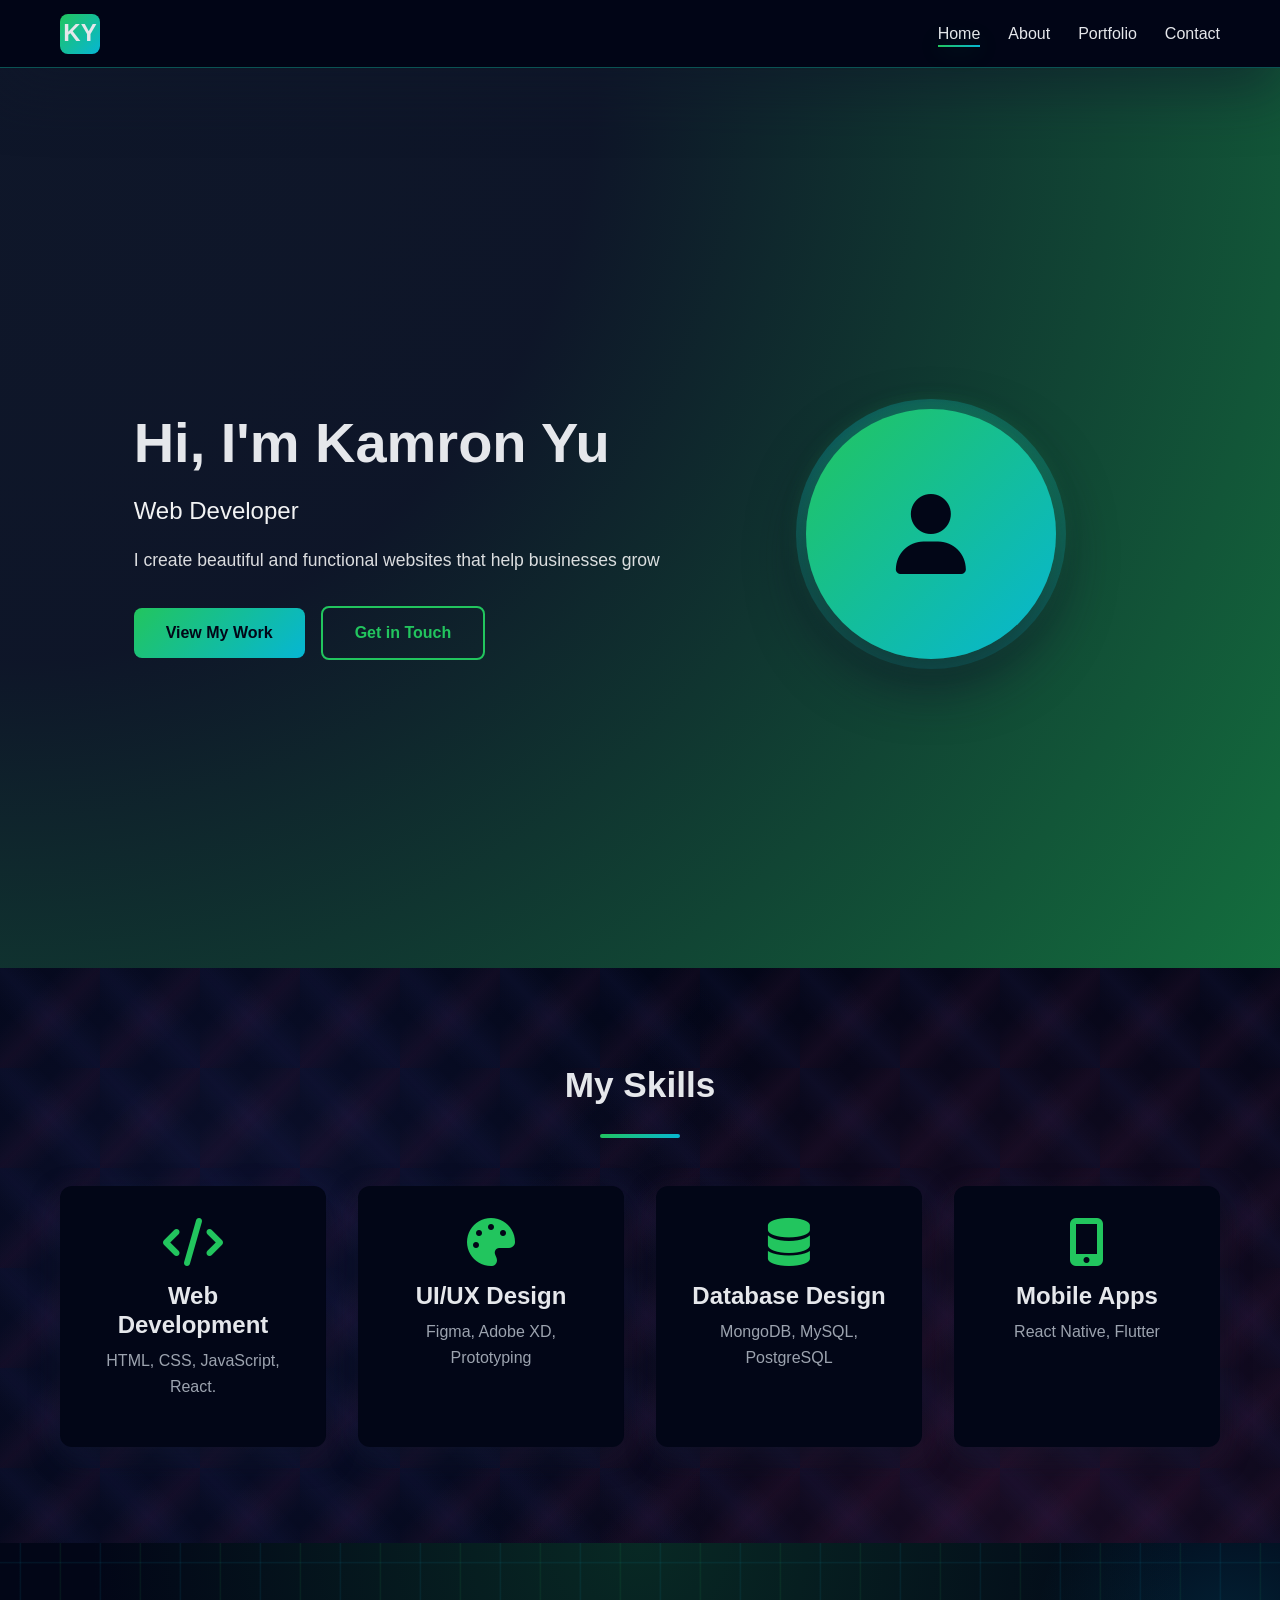
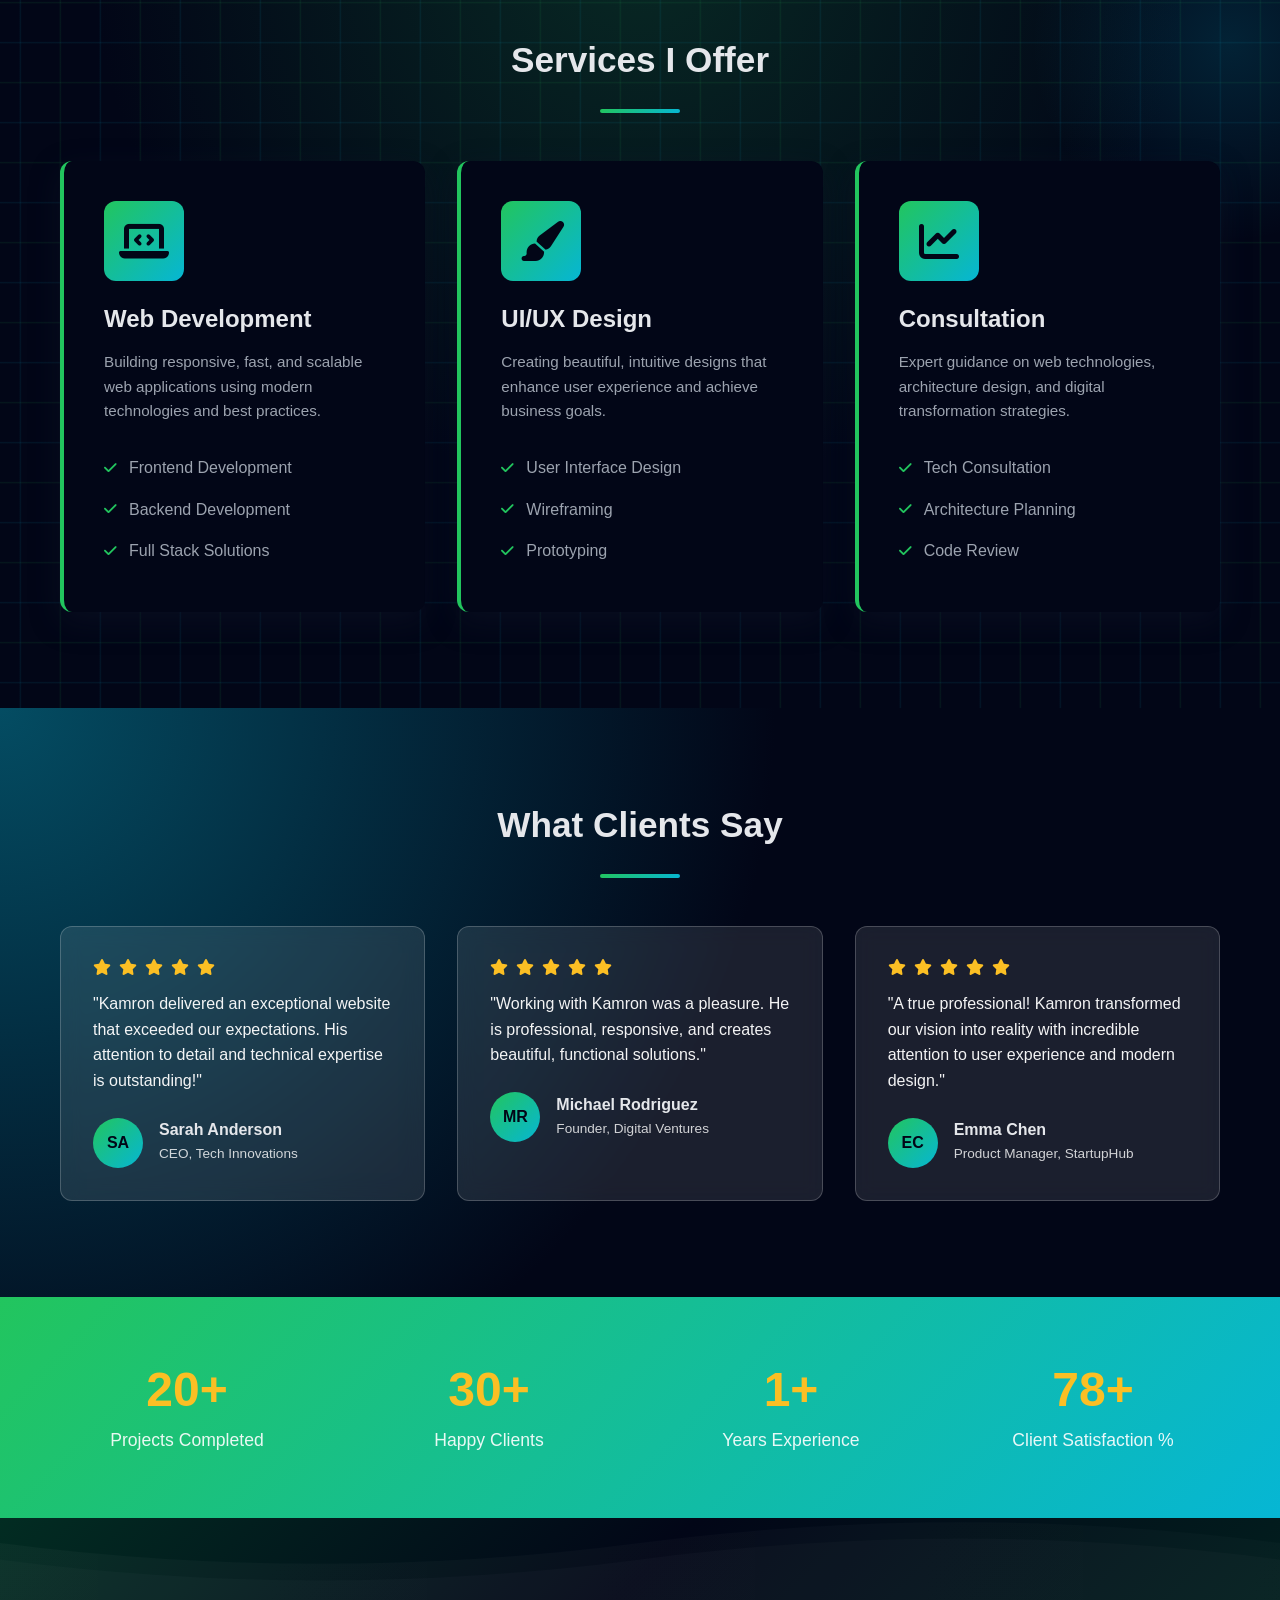
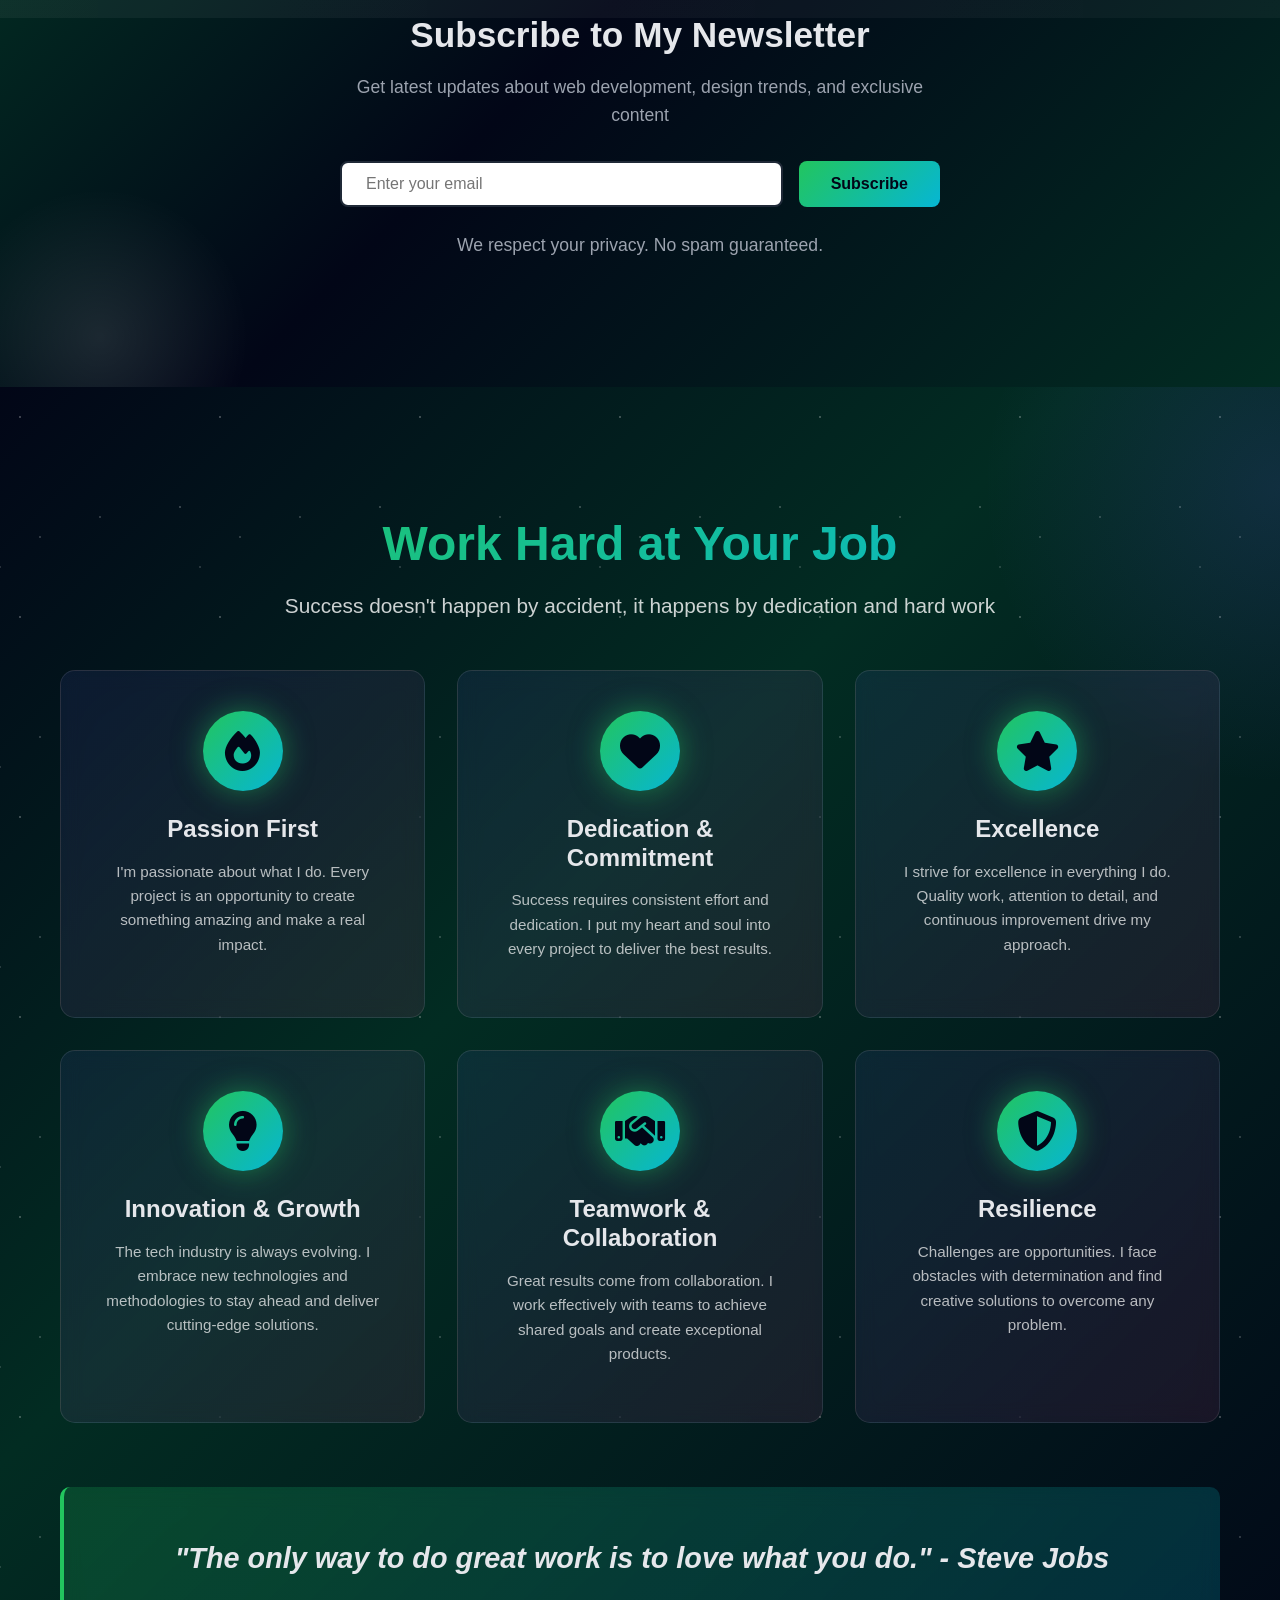
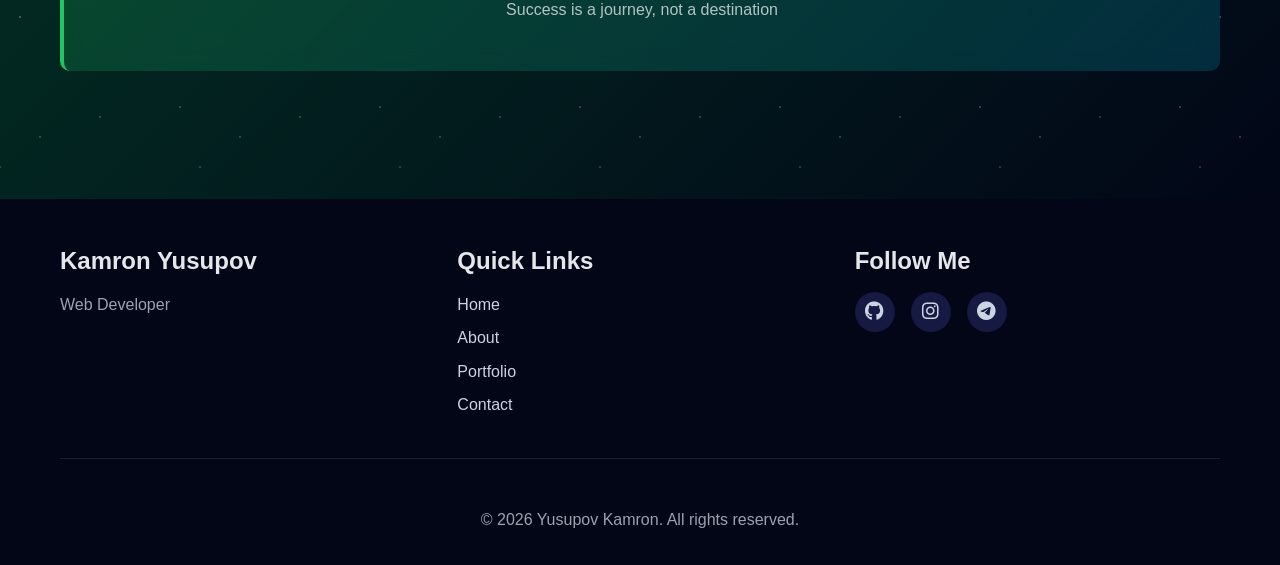
==== index.html @ e044d47e "Add files via upload" ====
<!DOCTYPE html>
<html lang="en">

<head>
    <meta charset="UTF-8">
    <meta name="viewport" content="width=device-width, initial-scale=1.0">
    <title>Kamron Yusupov - Portfolio</title>
    <link rel="stylesheet" href="styles.css">
    <link rel="stylesheet" href="https://cdnjs.cloudflare.com/ajax/libs/font-awesome/6.4.0/css/all.min.css">
</head>

<body>
    <nav class="navbar">
        <div class="container">
            <div class="nav-brand">KY</div>
            <ul class="nav-menu">
                <li><a href="index.html" class="active">Home</a></li>
                <li><a href="about.html">About</a></li>
                <li><a href="portfolio.html">Portfolio</a></li>
                <li><a href="contact.html">Contact</a></li>
            </ul>
            <div class="hamburger">
                <span></span>
                <span></span>
                <span></span>
            </div>
        </div>
    </nav>
    <section class="hero">
        <video autoplay muted loop class="hero-video">
            <source src="https://videos.pexels.com/video-files/3571899/3571899-hd_1920_1080_25fps.mp4" type="video/mp4">
            <source src="https://videos.pexels.com/video-files/3571899/3571899-hd_1280_720_25fps.mp4" type="video/mp4">
        </video>
        <div class="hero-overlay"></div>

        <div class="container">
            <div class="hero-content">
                <h1 class="hero-title">Hi, I'm Kamron Yusupov</h1>
                <p class="hero-subtitle">Web Developer </p>
                <p class="hero-description">
                    I create beautiful and functional websites that help businesses grow
                </p>
                <div class="hero-buttons">
                    <a href="portfolio.html" class="btn btn-primary">View My Work</a>
                    <a href="contact.html" class="btn btn-secondary">Get in Touch</a>
                </div>
            </div>
            <div class="hero-image">
                <div class="avatar">
                    <i class="fas fa-user"></i>
                </div>
            </div>
        </div>
        <a href="#services" class="scroll-indicator" aria-label="Scroll down to services section">
        </a>
    </section>

    <section class="skills">
        <div class="container">
            <h2 class="section-title">My Skills</h2>
            <div class="skills-grid">
                <div class="skill-card">
                    <i class="fas fa-code"></i>
                    <h3>Web Development</h3>
                    <p>HTML, CSS, JavaScript, React.</p>
                </div>
                <div class="skill-card">
                    <i class="fas fa-palette"></i>
                    <h3>UI/UX Design</h3>
                    <p>Figma, Adobe XD, Prototyping</p>
                </div>
                <div class="skill-card">
                    <i class="fas fa-database"></i>
                    <h3>Database Design</h3>
                    <p>MongoDB, MySQL, PostgreSQL</p>
                </div>
                <div class="skill-card">
                    <i class="fas fa-mobile-alt"></i>
                    <h3>Mobile Apps</h3>
                    <p>React Native, Flutter</p>
                </div>
            </div>
        </div>
    </section>

    <section class="services" id="services">
        <div class="container">
            <h2 class="section-title">Services I Offer</h2>
            <div class="services-grid">
                <div class="service-card">
                    <div class="service-icon">
                        <i class="fas fa-laptop-code"></i>
                    </div>
                    <h3>Web Development</h3>
                    <p>Building responsive, fast, and scalable web applications using modern technologies and best
                        practices.</p>
                    <ul class="service-features">
                        <li><i class="fas fa-check"></i> Frontend Development</li>
                        <li><i class="fas fa-check"></i> Backend Development</li>
                        <li><i class="fas fa-check"></i> Full Stack Solutions</li>
                    </ul>
                </div>
                <div class="service-card">
                    <div class="service-icon">
                        <i class="fas fa-paint-brush"></i>
                    </div>
                    <h3>UI/UX Design</h3>
                    <p>Creating beautiful, intuitive designs that enhance user experience and achieve business goals.
                    </p>
                    <ul class="service-features">
                        <li><i class="fas fa-check"></i> User Interface Design</li>
                        <li><i class="fas fa-check"></i> Wireframing</li>
                        <li><i class="fas fa-check"></i> Prototyping</li>
                    </ul>
                </div>
                <div class="service-card">
                    <div class="service-icon">
                        <i class="fas fa-chart-line"></i>
                    </div>
                    <h3>Consultation</h3>
                    <p>Expert guidance on web technologies, architecture design, and digital transformation strategies.
                    </p>
                    <ul class="service-features">
                        <li><i class="fas fa-check"></i> Tech Consultation</li>
                        <li><i class="fas fa-check"></i> Architecture Planning</li>
                        <li><i class="fas fa-check"></i> Code Review</li>
                    </ul>
                </div>
            </div>
        </div>
    </section>
    <section class="testimonials">
        <div class="container">
            <h2 class="section-title">What Clients Say</h2>
            <div class="testimonials-grid">
                <div class="testimonial-card">
                    <div class="stars">
                        <i class="fas fa-star"></i>
                        <i class="fas fa-star"></i>
                        <i class="fas fa-star"></i>
                        <i class="fas fa-star"></i>
                        <i class="fas fa-star"></i>
                    </div>
                    <p class="testimonial-text">"Kamron delivered an exceptional website that exceeded our expectations.
                        His attention to detail and technical expertise is outstanding!"</p>
                    <div class="testimonial-author">
                        <div class="author-avatar">SA</div>
                        <div class="author-info">
                            <h4>Sarah Anderson</h4>
                            <p>CEO, Tech Innovations</p>
                        </div>
                    </div>
                </div>
                <div class="testimonial-card">
                    <div class="stars">
                        <i class="fas fa-star"></i>
                        <i class="fas fa-star"></i>
                        <i class="fas fa-star"></i>
                        <i class="fas fa-star"></i>
                        <i class="fas fa-star"></i>
                    </div>
                    <p class="testimonial-text">"Working with Kamron was a pleasure. He is professional, responsive, and
                        creates beautiful, functional solutions."</p>
                    <div class="testimonial-author">
                        <div class="author-avatar">MR</div>
                        <div class="author-info">
                            <h4>Michael Rodriguez</h4>
                            <p>Founder, Digital Ventures</p>
                        </div>
                    </div>
                </div>
                <div class="testimonial-card">
                    <div class="stars">
                        <i class="fas fa-star"></i>
                        <i class="fas fa-star"></i>
                        <i class="fas fa-star"></i>
                        <i class="fas fa-star"></i>
                        <i class="fas fa-star"></i>
                    </div>
                    <p class="testimonial-text">"A true professional! Kamron transformed our vision into reality with
                        incredible attention to user experience and modern design."</p>
                    <div class="testimonial-author">
                        <div class="author-avatar">EC</div>
                        <div class="author-info">
                            <h4>Emma Chen</h4>
                            <p>Product Manager, StartupHub</p>
                        </div>
                    </div>
                </div>
            </div>
        </div>
    </section>
    <section class="stats-banner">
        <div class="container">
            <div class="stats-grid">
                <div class="stat-item">
                    <h3 class="stat-number" data-target="20">0</h3>
                    <p>Projects Completed</p>
                </div>
                <div class="stat-item">
                    <h3 class="stat-number" data-target="30">0</h3>
                    <p>Happy Clients</p>
                </div>
                <div class="stat-item">
                    <h3 class="stat-number" data-target="1">0</h3>
                    <p>Years Experience</p>
                </div>
                <div class="stat-item">
                    <h3 class="stat-number" data-target="100">0</h3>
                    <p>Client Satisfaction %</p>
                </div>
            </div>
        </div>
    </section>
    <section class="newsletter">
        <div class="container">
            <div class="newsletter-content">
                <h2>Subscribe to My Newsletter</h2>
                <p>Get latest updates about web development, design trends, and exclusive content</p>
                <form class="newsletter-form" id="newsletterForm">
                    <input type="email" placeholder="Enter your email" required class="newsletter-input">
                    <button type="submit" class="btn btn-primary">Subscribe</button>
                </form>
                <p class="newsletter-note">We respect your privacy. No spam guaranteed.</p>
            </div>
        </div>
    </section>
    <section class="motivation-section" id="motivation">
        <div class="container">
            <div class="motivation-content">
                <h2 class="motivation-title">Work Hard at Your Job</h2>
                <p class="motivation-subtitle">Success doesn't happen by accident, it happens by dedication and hard
                    work</p>
                <div class="motivation-grid">
                    <div class="motivation-card">
                        <div class="motivation-icon">
                            <i class="fas fa-fire"></i>
                        </div>
                        <h3>Passion First</h3>
                        <p>I'm passionate about what I do. Every project is an opportunity to create something amazing
                            and make a real impact.</p>
                        <div class="card-accent"></div>
                    </div>
                    <div class="motivation-card">
                        <div class="motivation-icon">
                            <i class="fas fa-heart"></i>
                        </div>
                        <h3>Dedication & Commitment</h3>
                        <p>Success requires consistent effort and dedication. I put my heart and soul into every project
                            to deliver the best results.</p>
                        <div class="card-accent"></div>
                    </div>
                    <div class="motivation-card">
                        <div class="motivation-icon">
                            <i class="fas fa-star"></i>
                        </div>
                        <h3>Excellence</h3>
                        <p>I strive for excellence in everything I do. Quality work, attention to detail, and continuous
                            improvement drive my approach.</p>
                        <div class="card-accent"></div>
                    </div>
                    <div class="motivation-card">
                        <div class="motivation-icon">
                            <i class="fas fa-lightbulb"></i>
                        </div>
                        <h3>Innovation & Growth</h3>
                        <p>The tech industry is always evolving. I embrace new technologies and methodologies to stay
                            ahead and deliver cutting-edge solutions.</p>
                        <div class="card-accent"></div>
                    </div>
                    <div class="motivation-card">
                        <div class="motivation-icon">
                            <i class="fas fa-handshake"></i>
                        </div>
                        <h3>Teamwork & Collaboration</h3>
                        <p>Great results come from collaboration. I work effectively with teams to achieve shared goals
                            and create exceptional products.</p>
                        <div class="card-accent"></div>
                    </div>
                    <div class="motivation-card">
                        <div class="motivation-icon">
                            <i class="fas fa-shield-alt"></i>
                        </div>
                        <h3>Resilience</h3>
                        <p>Challenges are opportunities. I face obstacles with determination and find creative solutions
                            to overcome any problem.</p>
                        <div class="card-accent"></div>
                    </div>
                </div>
                <div class="motivation-quote">
                    <p class="quote-text">"The only way to do great work is to love what you do." - Steve Jobs</p>
                    <p class="quote-author">Success is a journey, not a destination</p>
                </div>
            </div>
        </div>
    </section>
    <footer class="footer">
        <div class="container">
            <div class="footer-content">
                <div class="footer-section">
                    <h3>Kamron Yusupov</h3>
                    <p>Web Developer </p>
                </div>
                <div class="footer-section">
                    <h3>Quick Links</h3>
                    <ul>
                        <li><a href="index.html">Home</a></li>
                        <li><a href="about.html">About</a></li>
                        <li><a href="portfolio.html">Portfolio</a></li>
                        <li><a href="contact.html">Contact</a></li>
                    </ul>
                </div>
                <div class="footer-section">
                    <h3>Follow Me</h3>
                    <div class="social-links">
                        <a href="https://github.com/Yusupov3231"><i class="fab fa-github"></i></a>
                        <a href="https://www.instagram.com/__yusupov__11/"><i class="fab fa-instagram"></i></a>
                        <a href="https://t.me/kamron_portfolio1"><i class="fab fa-telegram"></i></a>
                    </div>
                </div>
            </div>
            <div class="footer-bottom">
                <p>&copy; 2026 Yusupov Kamron. All rights reserved.</p>
            </div>
        </div>
    </footer>
    <script src="script.js"></script>
</body>

</html>
---- styles.css ----
:root {
    --primary-color: #22c55e;
    --secondary-color: #06b6d4;
    --dark-bg: #020617;
    --light-bg: #020617;
    --card-bg: #020617;
    --text-dark: #e5e7eb;
    --text-light: #9ca3af;
    --border-color: #1f2937;
    --shadow: 0 10px 30px rgba(15, 23, 42, 0.45);
    --shadow-lg: 0 22px 55px rgba(15, 23, 42, 0.75);
    --glow: 0 0 24px rgba(34, 197, 94, 0.45);
    --glow-secondary: 0 0 24px rgba(6, 182, 212, 0.4);
}

* {
    margin: 0;
    padding: 0;
    box-sizing: border-box;
}

html {
    scroll-behavior: smooth;
}

body {
    font-family: 'Segoe UI', Tahoma, Geneva, Verdana, sans-serif;
    color: var(--text-dark);
    background-color: var(--card-bg);
    line-height: 1.6;
}

.container {
    max-width: 1200px;
    margin: 0 auto;
    padding: 0 20px;
}

h1,
h2,
h3,
h4,
h5,
h6 {
    font-weight: 700;
    line-height: 1.2;
}

h1 {
    font-size: 3rem;
}

h2 {
    font-size: 2.2rem;
    margin-bottom: 3rem;
}

h3 {
    font-size: 1.5rem;
}

p {
    color: var(--text-light);
    margin-bottom: 1rem;
}

a {
    color: var(--primary-color);
    text-decoration: none;
    transition: all 0.3s ease;
}

a:hover {
    color: var(--secondary-color);
}

.navbar {
    position: sticky;
    top: 0;
    z-index: 1000;
    background: rgba(2, 6, 23, 0.92);
    backdrop-filter: blur(18px);
    -webkit-backdrop-filter: blur(18px);
    border-bottom: 1px solid rgba(15, 118, 110, 0.7);
    box-shadow: 0 18px 60px rgba(15, 23, 42, 0.6);
}

.navbar .container {
    display: flex;
    justify-content: space-between;
    align-items: center;
    padding: 0.85rem 20px;
}

.nav-brand {
    font-size: 1.5rem;
    font-weight: 700;
    color: var(--primary-color);
    width: 40px;
    height: 40px;
    background: linear-gradient(135deg, var(--primary-color), var(--secondary-color));
    color: var(--text-dark);
    display: flex;
    align-items: center;
    justify-content: center;
    border-radius: 8px;
}

.nav-menu {
    display: flex;
    list-style: none;
    gap: 1.75rem;
}

.nav-menu a {
    color: var(--text-dark);
    font-weight: 500;
    position: relative;
}

.nav-menu a::after {
    content: '';
    position: absolute;
    bottom: -5px;
    left: 0;
    width: 0;
    height: 2px;
    background: linear-gradient(90deg, var(--primary-color), var(--secondary-color));
    transition: width 0.3s ease;
}

.nav-menu a:hover::after,
.nav-menu a.active::after {
    width: 100%;
    box-shadow: var(--glow);
}

.hamburger {
    display: none;
    flex-direction: column;
    cursor: pointer;
}

.hamburger span {
    width: 25px;
    height: 3px;
    background-color: var(--text-dark);
    margin: 5px 0;
    border-radius: 3px;
    transition: 0.3s;
}

.hero {
    padding: 6rem 0 4rem;
    position: relative;
    overflow: hidden;
    min-height: 100vh;
    display: flex;
    align-items: center;
}

.hero-video {
    position: absolute;
    top: 0;
    left: 0;
    width: 100%;
    height: 100%;
    object-fit: cover;
    z-index: 0;
}

.hero-overlay {
    position: absolute;
    top: 0;
    left: 0;
    width: 100%;
    height: 100%;
    background: radial-gradient(circle at top left, rgba(15, 23, 42, 0.98) 0%, rgba(15, 23, 42, 0.92) 38%, rgba(34, 197, 94, 0.55) 100%);
    z-index: 1;
    pointer-events: none;
}

.hero .container {
    display: grid;
    grid-template-columns: minmax(0, 1.1fr) minmax(0, 0.9fr);
    gap: 3.5rem;
    align-items: center;
    position: relative;
    z-index: 1;
}

.hero-content {
    max-width: 540px;
}

.hero-content h1 {
    color: var(--text-dark);
    margin-bottom: 1rem;
    font-size: 3.5rem;
}

.hero-subtitle {
    font-size: 1.5rem;
    color: rgba(255, 255, 255, 0.95);
    margin-bottom: 1rem;
}

.hero-description {
    font-size: 1.1rem;
    color: rgba(255, 255, 255, 0.85);
    margin-bottom: 2rem;
}

.hero-buttons {
    display: flex;
    gap: 1rem;
    align-items: center;
    flex-wrap: wrap;
}

.hero-image {
    display: flex;
    justify-content: center;
    align-items: center;
}

.avatar {
    width: 250px;
    height: 250px;
    background: linear-gradient(135deg, var(--primary-color), var(--secondary-color));
    border-radius: 50%;
    display: flex;
    align-items: center;
    justify-content: center;
    color: var(--dark-bg);
    font-size: 5rem;
    box-shadow: var(--shadow-lg), var(--glow);
    animation: float 3s ease-in-out infinite, pulse-glow 2s ease-in-out infinite;
    position: relative;
}

.scroll-indicator {
    position: absolute;
    left: 50%;
    bottom: 2.5rem;
    transform: translateX(-50%);
    display: flex;
    flex-direction: column;
    align-items: center;
    gap: 0.5rem;
    color: rgba(255, 255, 255, 0.8);
    font-size: 0.85rem;
    letter-spacing: 0.08em;
    text-transform: uppercase;
    z-index: 1;
    pointer-events: none;
}

.scroll-indicator span {
    pointer-events: none;
}

.scroll-indicator .mouse {
    width: 26px;
    height: 42px;
    border-radius: 999px;
    border: 2px solid rgba(255, 255, 255, 0.75);
    display: flex;
    align-items: flex-start;
    justify-content: center;
    padding-top: 6px;
    box-shadow: 0 0 0 1px rgba(15, 23, 42, 0.12);
}

.scroll-indicator .wheel {
    width: 6px;
    height: 10px;
    border-radius: 999px;
    background-color: rgba(255, 255, 255, 0.9);
    animation: scroll-wheel 1.6s ease-in-out infinite;
}

@keyframes scroll-wheel {
    0% {
        transform: translateY(0);
        opacity: 1;
    }

    60% {
        transform: translateY(12px);
        opacity: 0;
    }

    100% {
        transform: translateY(0);
        opacity: 0;
    }
}

.avatar::before {
    content: '';
    position: absolute;
    top: -10px;
    left: -10px;
    right: -10px;
    bottom: -10px;
    background: linear-gradient(45deg, var(--primary-color), var(--secondary-color), var(--primary-color));
    background-size: 300% 300%;
    border-radius: 50%;
    z-index: -1;
    animation: gradient-rotate 8s ease infinite;
    opacity: 0.3;
}

.avatar.large {
    width: 300px;
    height: 300px;
    font-size: 6rem;
}

@keyframes float {

    0%,
    100% {
        transform: translateY(0);
    }

    50% {
        transform: translateY(-20px);
    }
}

@keyframes pulse-glow {

    0%,
    100% {
        box-shadow: var(--shadow-lg), var(--glow);
    }

    50% {
        box-shadow: var(--shadow-lg), 0 0 40px rgba(99, 102, 241, 0.8);
    }
}

@keyframes gradient-rotate {
    0% {
        background-position: 0% 50%;
    }

    50% {
        background-position: 100% 50%;
    }

    100% {
        background-position: 0% 50%;
    }
}

@keyframes fadeInUp {
    from {
        opacity: 0;
        transform: translateY(30px);
    }

    to {
        opacity: 1;
        transform: translateY(0);
    }
}

@keyframes fadeInLeft {
    from {
        opacity: 0;
        transform: translateX(-30px);
    }

    to {
        opacity: 1;
        transform: translateX(0);
    }
}

@keyframes fadeInRight {
    from {
        opacity: 0;
        transform: translateX(30px);
    }

    to {
        opacity: 1;
        transform: translateX(0);
    }
}

@keyframes slideDown {
    from {
        opacity: 0;
        transform: translateY(-20px);
    }

    to {
        opacity: 1;
        transform: translateY(0);
    }
}

@keyframes bounce {

    0%,
    100% {
        transform: translateY(0);
    }

    50% {
        transform: translateY(-15px);
    }
}

@keyframes spin {
    from {
        transform: rotate(0deg);
    }

    to {
        transform: rotate(360deg);
    }
}

@keyframes shimmer {
    0% {
        background-position: -1000px 0;
    }

    100% {
        background-position: 1000px 0;
    }
}

@keyframes scale-in {
    from {
        opacity: 0;
        transform: scale(0.8);
    }

    to {
        opacity: 1;
        transform: scale(1);
    }
}

@keyframes heartbeat {

    0%,
    100% {
        transform: scale(1);
    }

    25% {
        transform: scale(1.1);
    }

    50% {
        transform: scale(1);
    }
}

@keyframes glow-pulse {

    0%,
    100% {
        box-shadow: var(--glow);
    }

    50% {
        box-shadow: 0 0 40px var(--primary-color), 0 0 60px rgba(99, 102, 241, 0.6);
    }
}

@keyframes flip {
    0% {
        transform: perspective(400px) rotateY(0);
    }

    100% {
        transform: perspective(400px) rotateY(360deg);
    }
}

@keyframes wobble {

    0%,
    100% {
        transform: translateX(0);
    }

    15% {
        transform: translateX(-5px);
    }

    30% {
        transform: translateX(5px);
    }

    45% {
        transform: translateX(-5px);
    }

    60% {
        transform: translateX(5px);
    }

    75% {
        transform: translateX(-5px);
    }
}

@keyframes slideInCounter {
    from {
        opacity: 0;
        transform: translateY(20px);
    }

    to {
        opacity: 1;
        transform: translateY(0);
    }
}

@keyframes fadeInStagger {
    from {
        opacity: 0;
        transform: translateY(30px);
    }

    to {
        opacity: 1;
        transform: translateY(0);
    }
}

@keyframes rotateBorder {
    0% {
        background-position: 0% 50%;
    }

    50% {
        background-position: 100% 50%;
    }

    100% {
        background-position: 0% 50%;
    }
}

.btn {
    padding: 0.75rem 2rem;
    border: none;
    border-radius: 8px;
    font-size: 1rem;
    font-weight: 600;
    cursor: pointer;
    transition: all 0.3s ease;
    display: inline-block;
}

.btn-primary {
    background: linear-gradient(135deg, var(--primary-color), var(--secondary-color));
    color: var(--dark-bg);
    position: relative;
    overflow: hidden;
}

.btn-primary::before {
    content: '';
    position: absolute;
    top: 0;
    left: -100%;
    width: 100%;
    height: 100%;
    background: rgba(255, 255, 255, 0.3);
    transition: left 0.3s ease;
}

.btn-primary:hover::before {
    left: 100%;
}

.btn-primary:hover {
    transform: translateY(-3px);
    box-shadow: var(--shadow), var(--glow);
    animation: glow-pulse 1s ease-in-out;
}

.btn-secondary {
    background-color: transparent;
    color: var(--primary-color);
    border: 2px solid var(--primary-color);
}

.btn-secondary:hover {
    background-color: var(--primary-color);
    color: var(--dark-bg);
}

.skills {
    padding: 6rem 0;
    background-color: var(--light-bg);
    position: relative;
    overflow: hidden;
}

.skills::before {
    content: '';
    position: absolute;
    top: 0;
    left: 0;
    right: 0;
    bottom: 0;
    background:
        radial-gradient(circle at 20% 50%, rgba(99, 102, 241, 0.1) 0%, transparent 50%),
        radial-gradient(circle at 80% 80%, rgba(236, 72, 153, 0.1) 0%, transparent 50%);
    animation: backgroundShift 15s ease infinite;
    pointer-events: none;
}

.skills::after {
    content: '';
    position: absolute;
    top: 0;
    left: 0;
    right: 0;
    bottom: 0;
    background-image:
        linear-gradient(45deg, transparent 30%, rgba(99, 102, 241, 0.05) 50%, transparent 70%),
        linear-gradient(-45deg, transparent 30%, rgba(236, 72, 153, 0.05) 50%, transparent 70%);
    background-size: 100px 100px;
    animation: gridMove 20s linear infinite;
    pointer-events: none;
}

.skills .container {
    position: relative;
    z-index: 1;
}

@keyframes backgroundShift {

    0%,
    100% {
        background-position: 0% 0%;
    }

    50% {
        background-position: 100% 100%;
    }
}

@keyframes gridMove {
    0% {
        background-position: 0 0;
    }

    100% {
        background-position: 100px 100px;
    }
}

.section-title {
    text-align: center;
    color: var(--text-dark);
    position: relative;
    padding-bottom: 2rem;
}

.section-title::after {
    content: '';
    position: absolute;
    bottom: 0;
    left: 50%;
    transform: translateX(-50%);
    width: 80px;
    height: 4px;
    background: linear-gradient(135deg, var(--primary-color), var(--secondary-color));
    border-radius: 2px;
    animation: glow-pulse 2s ease-in-out infinite;
}

.skills-grid {
    display: grid;
    grid-template-columns: repeat(auto-fit, minmax(250px, 1fr));
    gap: 2rem;
}

.skill-card {
    background-color: var(--card-bg);
    padding: 2rem;
    border-radius: 12px;
    text-align: center;
    box-shadow: var(--shadow);
    transition: all 0.3s ease;
    cursor: pointer;
    position: relative;
    overflow: hidden;
}

.skill-card::before {
    content: '';
    position: absolute;
    top: 0;
    left: 0;
    right: 0;
    bottom: 0;
    background: linear-gradient(135deg, transparent, rgba(99, 102, 241, 0.1));
    opacity: 0;
    transition: opacity 0.3s ease;
}

.skill-card:hover {
    transform: translateY(-10px) scale(1.02);
    box-shadow: var(--shadow-lg), var(--glow);
}

.skill-card:hover::before {
    opacity: 1;
}

.skill-card i {
    font-size: 3rem;
    color: var(--primary-color);
    margin-bottom: 1rem;
    animation: bounce 2s ease-in-out infinite;
    transition: all 0.3s ease;
}

.skill-card:hover i {
    animation: spin 0.6s ease-in-out;
    color: var(--secondary-color);
}

.skill-card h3 {
    margin-bottom: 0.5rem;
}

.featured {
    padding: 6rem 0;
    position: relative;
    overflow: hidden;
    background: linear-gradient(135deg, #f8fafc 0%, #f0f4f8 50%, #e8f1fe 100%);
}

.featured::before {
    content: '';
    position: absolute;
    top: -50%;
    right: -20%;
    width: 600px;
    height: 600px;
    background: radial-gradient(circle, rgba(99, 102, 241, 0.15) 0%, transparent 70%);
    border-radius: 50%;
    animation: float-blob1 8s ease-in-out infinite;
    pointer-events: none;
}

.featured::after {
    content: '';
    position: absolute;
    bottom: -30%;
    left: -10%;
    width: 500px;
    height: 500px;
    background: radial-gradient(circle, rgba(236, 72, 153, 0.15) 0%, transparent 70%);
    border-radius: 50%;
    animation: float-blob2 10s ease-in-out infinite;
    pointer-events: none;
}

.featured .container {
    position: relative;
    z-index: 1;
}

@keyframes float-blob1 {

    0%,
    100% {
        transform: translate(0, 0);
    }

    25% {
        transform: translate(30px, -30px);
    }

    50% {
        transform: translate(0, 30px);
    }

    75% {
        transform: translate(-30px, -20px);
    }
}

@keyframes float-blob2 {

    0%,
    100% {
        transform: translate(0, 0);
    }

    33% {
        transform: translate(-40px, 40px);
    }

    66% {
        transform: translate(40px, -30px);
    }
}

.projects-grid {
    display: grid;
    grid-template-columns: repeat(auto-fit, minmax(300px, 1fr));
    gap: 2rem;
}

.project-card {
    background-color: var(--card-bg);
    border-radius: 12px;
    overflow: hidden;
    box-shadow: var(--shadow);
    transition: all 0.3s ease;
    position: relative;
}

.project-card::after {
    content: '';
    position: absolute;
    top: 0;
    left: 0;
    right: 0;
    bottom: 0;
    background: linear-gradient(135deg, var(--primary-color), var(--secondary-color));
    opacity: 0;
    transition: opacity 0.3s ease;
    z-index: -1;
}

.project-card:hover {
    transform: translateY(-10px) scale(1.01);
    box-shadow: var(--shadow-lg), var(--glow);
}

.project-image {
    width: 100%;
    height: 200px;
    background: linear-gradient(135deg, var(--primary-color), var(--secondary-color));
    display: flex;
    align-items: center;
    justify-content: center;
    color: var(--dark-bg);
    font-size: 4rem;
}

.project-card>* {
    padding: 0 1.5rem;
}

.project-card h3 {
    padding-top: 1.5rem;
    margin-bottom: 0.5rem;
}

.project-card p {
    font-size: 0.9rem;
    margin-bottom: 1rem;
}

.project-link {
    display: inline-block;
    padding: 1rem 0;
    color: var(--primary-color);
    font-weight: 600;
    margin-bottom: 1rem;
}

/* ===== Footer ===== */
.footer {
    background-color: var(--dark-bg);
    color: #e2e8f0;
    padding: 3rem 0 1rem;
}

.footer-content {
    display: grid;
    grid-template-columns: repeat(auto-fit, minmax(250px, 1fr));
    gap: 2rem;
    margin-bottom: 2rem;
    padding-bottom: 2rem;
    border-bottom: 1px solid rgba(255, 255, 255, 0.1);
}

.footer-section h3 {
    color: var(--text-dark);
    margin-bottom: 1rem;
}

.footer-section ul {
    list-style: none;
}

.footer-section ul li {
    margin-bottom: 0.5rem;
}

.footer-section a {
    color: #cbd5e1;
}

.footer-section a:hover {
    color: var(--primary-color);
}

.social-links {
    display: flex;
    gap: 1rem;
}

.social-links a {
    width: 40px;
    height: 40px;
    background-color: rgba(99, 102, 241, 0.2);
    border-radius: 50%;
    display: flex;
    align-items: center;
    justify-content: center;
    font-size: 1.2rem;
    transition: all 0.3s ease;
}

.social-links a:hover {
    background-color: var(--primary-color);
    color: var(--dark-bg);
    transform: translateY(-5px) rotate(360deg);
    box-shadow: var(--glow);
}

.footer-bottom {
    text-align: center;
    padding-top: 1rem;
    color: #94a3b8;
}

.page-header {
    background: linear-gradient(135deg, var(--primary-color), var(--secondary-color));
    color: var(--dark-bg);
    padding: 4rem 0;
    text-align: center;
}

.page-header h1 {
    color: var(--dark-bg);
    margin-bottom: 0.5rem;
}

.page-header p {
    color: rgba(255, 255, 255, 0.9);
    font-size: 1.1rem;
}

.about-section {
    padding: 6rem 0;
    background-color: var(--light-bg);
    position: relative;
    overflow: hidden;
}

.about-section::before {
    content: '';
    position: absolute;
    top: -50%;
    left: -20%;
    width: 600px;
    height: 600px;
    background: radial-gradient(circle, rgba(99, 102, 241, 0.12) 0%, transparent 70%);
    border-radius: 50%;
    animation: float-blob1 10s ease-in-out infinite;
    pointer-events: none;
}

.about-section::after {
    content: '';
    position: absolute;
    bottom: -40%;
    right: -15%;
    width: 500px;
    height: 500px;
    background: radial-gradient(circle, rgba(236, 72, 153, 0.12) 0%, transparent 70%);
    border-radius: 50%;
    animation: float-blob2 12s ease-in-out infinite;
    pointer-events: none;
}

.about-section .container {
    position: relative;
    z-index: 1;
}

.about-grid {
    display: grid;
    grid-template-columns: 1fr 1fr;
    gap: 3rem;
    align-items: center;
}

.about-content h2 {
    margin-top: 0;
}

.about-stats {
    display: grid;
    grid-template-columns: repeat(3, 1fr);
    gap: 2rem;
    margin-top: 2rem;
}

.stat {
    text-align: center;
}

.stat h3 {
    color: var(--primary-color);
    font-size: 2rem;
    margin-bottom: 0.5rem;
}

.stat p {
    color: var(--text-light);
    margin: 0;
}

.experience {
    padding: 6rem 0;
    position: relative;
    overflow: hidden;
    background: radial-gradient(circle at top, rgba(6, 182, 212, 0.16) 0%, #020617 55%);
}

.experience::before {
    content: '';
    position: absolute;
    top: 0;
    left: 0;
    right: 0;
    bottom: 0;
    background-image:
        repeating-linear-gradient(90deg,
            transparent,
            transparent 30px,
            rgba(99, 102, 241, 0.05) 30px,
            rgba(99, 102, 241, 0.05) 60px);
    animation: verticalShift 25s linear infinite;
    pointer-events: none;
}

.experience::after {
    content: '';
    position: absolute;
    width: 450px;
    height: 450px;
    top: 20%;
    right: -120px;
    background: radial-gradient(circle, rgba(99, 102, 241, 0.1) 0%, transparent 70%);
    border-radius: 50%;
    animation: float-blob1 14s ease-in-out infinite;
    pointer-events: none;
}

.experience .container {
    position: relative;
    z-index: 1;
}

@keyframes verticalShift {
    0% {
        background-position: 0 0;
    }

    100% {
        background-position: 0 60px;
    }
}

.timeline {
    position: relative;
    padding: 2rem 0;
}

.timeline::before {
    content: '';
    position: absolute;
    left: 50%;
    transform: translateX(-50%);
    width: 3px;
    height: 100%;
    background: linear-gradient(180deg, var(--primary-color), var(--secondary-color));
}

.timeline-item {
    margin-bottom: 3rem;
    position: relative;
}

.timeline-item:nth-child(odd) {
    margin-right: 51%;
    text-align: right;
}

.timeline-item:nth-child(even) {
    margin-left: 51%;
    text-align: left;
}

.timeline-date {
    font-weight: 600;
    color: var(--primary-color);
    font-size: 0.95rem;
    margin-bottom: 0.5rem;
}

.timeline-content {
    background-color: var(--light-bg);
    padding: 1.5rem;
    border-radius: 8px;
}

.timeline-content h3 {
    margin-top: 0;
    margin-bottom: 0.25rem;
}

.company {
    color: var(--secondary-color);
    font-weight: 600;
    margin-bottom: 0.75rem;
}

.skills-detailed {
    padding: 6rem 0;
    background-color: var(--light-bg);
    position: relative;
    overflow: hidden;
}

.skills-detailed::before {
    content: '';
    position: absolute;
    top: 0;
    left: 0;
    right: 0;
    bottom: 0;
    background-image:
        radial-gradient(circle, rgba(99, 102, 241, 0.15) 1px, transparent 1px),
        radial-gradient(circle, rgba(236, 72, 153, 0.1) 1px, transparent 1px);
    background-size: 50px 50px, 80px 80px;
    background-position: 0 0, 25px 25px;
    animation: dotShift 30s linear infinite;
    pointer-events: none;
}

.skills-detailed::after {
    content: '';
    position: absolute;
    width: 400px;
    height: 400px;
    bottom: -100px;
    left: -50px;
    background: radial-gradient(circle, rgba(236, 72, 153, 0.12) 0%, transparent 70%);
    border-radius: 50%;
    animation: float-blob2 11s ease-in-out infinite;
    pointer-events: none;
}

.skills-detailed .container {
    position: relative;
    z-index: 1;
}

@keyframes dotShift {
    0% {
        background-position: 0 0, 25px 25px;
    }

    100% {
        background-position: 50px 50px, 75px 75px;
    }
}

.skills-categories {
    display: grid;
    grid-template-columns: repeat(auto-fit, minmax(300px, 1fr));
    gap: 2rem;
}

.skill-category {
    background-color: var(--card-bg);
    padding: 2rem;
    border-radius: 12px;
    box-shadow: var(--shadow);
}

.skill-category h3 {
    color: var(--primary-color);
    margin-bottom: 1.5rem;
}

.skill-list {
    display: flex;
    flex-wrap: wrap;
    gap: 0.75rem;
}

.skill-tag {
    display: inline-block;
    background: linear-gradient(135deg, var(--primary-color), var(--secondary-color));
    color: var(--dark-bg);
    padding: 0.5rem 1rem;
    border-radius: 20px;
    font-size: 0.9rem;
    font-weight: 500;
    transition: all 0.3s ease;
    cursor: pointer;
    position: relative;
    overflow: hidden;
}

.skill-tag::before {
    content: '';
    position: absolute;
    top: 50%;
    left: 50%;
    width: 0;
    height: 0;
    background: rgba(255, 255, 255, 0.3);
    border-radius: 50%;
    transform: translate(-50%, -50%);
    transition: width 0.6s, height 0.6s;
}

.skill-tag:hover {
    transform: translateY(-3px) scale(1.05);
    box-shadow: var(--glow);
}

.skill-tag:hover::before {
    width: 300px;
    height: 300px;
}




.portfolio-section {
    padding: 6rem 0;
    position: relative;
    overflow: hidden;
    background: radial-gradient(circle at top, rgba(6, 182, 212, 0.12) 0%, #020617 50%);
}

.portfolio-section::before {
    content: '';
    position: absolute;
    top: 0;
    left: 0;
    right: 0;
    bottom: 0;
    background:
        repeating-linear-gradient(45deg,
            transparent,
            transparent 10px,
            rgba(99, 102, 241, 0.05) 10px,
            rgba(99, 102, 241, 0.05) 20px);
    animation: diagonalShift 20s linear infinite;
    pointer-events: none;
}

.portfolio-section::after {
    content: '';
    position: absolute;
    width: 500px;
    height: 500px;
    top: 50%;
    right: -150px;
    background: radial-gradient(circle, rgba(236, 72, 153, 0.12) 0%, transparent 70%);
    border-radius: 50%;
    animation: float-blob1 15s ease-in-out infinite;
    pointer-events: none;
}

.portfolio-section .container {
    position: relative;
    z-index: 1;
}

@keyframes diagonalShift {
    0% {
        background-position: 0 0;
    }

    100% {
        background-position: 40px 40px;
    }
}

.portfolio-grid {
    display: grid;
    grid-template-columns: repeat(auto-fit, minmax(350px, 1fr));
    gap: 2rem;
}

.portfolio-item {
    background-color: var(--card-bg);
    border-radius: 12px;
    overflow: hidden;
    box-shadow: var(--shadow);
    transition: all 0.3s ease;
    opacity: 1;
    position: relative;
}

.portfolio-item::before {
    content: '';
    position: absolute;
    top: 0;
    left: 0;
    right: 0;
    bottom: 0;
    background: linear-gradient(135deg, rgba(99, 102, 241, 0.1), rgba(236, 72, 153, 0.1));
    opacity: 0;
    transition: opacity 0.3s ease;
    z-index: 2;
    pointer-events: none;
}

.portfolio-item.hidden {
    display: none;
}

.portfolio-item:hover {
    transform: translateY(-10px) rotateX(5deg);
    box-shadow: var(--shadow-lg), var(--glow);
}

.portfolio-item:hover::before {
    opacity: 1;
}

.portfolio-image {
    width: 100%;
    height: 200px;
    background: linear-gradient(135deg, var(--primary-color), var(--secondary-color));
    display: flex;
    align-items: center;
    justify-content: center;
    color: var(--dark-bg);
    font-size: 4rem;
}

.portfolio-info {
    padding: 2rem;
}

.portfolio-info h3 {
    margin-top: 0;
    margin-bottom: 0.5rem;
}

.category {
    color: var(--secondary-color);
    font-weight: 600;
    font-size: 0.9rem;
    margin-bottom: 1rem;
}

.portfolio-tech {
    display: flex;
    flex-wrap: wrap;
    gap: 0.5rem;
    margin: 1rem 0;
}

.portfolio-tech span {
    background-color: #020617;
    padding: 0.3rem 0.8rem;
    border-radius: 20px;
    font-size: 0.8rem;
    color: var(--primary-color);
}

.view-project {
    display: inline-block;
    margin-top: 1rem;
    font-weight: 600;
}

.cta-section {
    background: linear-gradient(135deg, var(--primary-color), var(--secondary-color));
    color: var(--dark-bg);
    padding: 4rem 0;
    text-align: center;
    position: relative;
    overflow: hidden;
}

.cta-section::before {
    content: '';
    position: absolute;
    top: 0;
    left: 0;
    right: 0;
    bottom: 0;
    background-image:
        radial-gradient(2px 2px at 20px 30px, rgba(255, 255, 255, 0.2) 1px, transparent 1px),
        radial-gradient(2px 2px at 60px 70px, rgba(255, 255, 255, 0.15) 1px, transparent 1px),
        radial-gradient(1px 1px at 50px 50px, rgba(255, 255, 255, 0.1) 1px, transparent 1px),
        radial-gradient(1px 1px at 130px 80px, rgba(255, 255, 255, 0.12) 1px, transparent 1px),
        radial-gradient(2px 2px at 90px 10px, rgba(255, 255, 255, 0.18) 1px, transparent 1px);
    background-size: 200px 200px;
    animation: particleFloat 20s ease infinite;
    pointer-events: none;
}

.cta-section::after {
    content: '';
    position: absolute;
    width: 500px;
    height: 500px;
    top: -100px;
    right: -150px;
    background: radial-gradient(circle, rgba(255, 255, 255, 0.1) 0%, transparent 70%);
    border-radius: 50%;
    animation: float-blob1 12s ease-in-out infinite;
    pointer-events: none;
}

.cta-section .container {
    position: relative;
    z-index: 1;
}

@keyframes particleFloat {
    0% {
        background-position: 0 0, 40px 60px, 130px 270px, 70px 100px, 150px 140px;
    }

    100% {
        background-position: 200px 200px, 240px 260px, 330px 470px, 270px 300px, 350px 340px;
    }
}

.cta-section h2 {
    color: var(--dark-bg);
    margin-bottom: 0.5rem;
}

.cta-section p {
    color: rgba(255, 255, 255, 0.9);
    margin-bottom: 2rem;
    font-size: 1.1rem;
}

.contact-section {
    padding: 6rem 0;
    background-color: var(--light-bg);
    position: relative;
    overflow: hidden;
}

.contact-section::before {
    content: '';
    position: absolute;
    top: 0;
    left: 0;
    right: 0;
    height: 100%;
    background: url("data:image/svg+xml,%3Csvg viewBox='0 0 1200 120' preserveAspectRatio='none' xmlns='http://www.w3.org/2000/svg'%3E%3Cdefs%3E%3ClinearGradient id='wave' x1='0%25' y1='0%25' x2='100%25' y2='0%25'%3E%3Cstop offset='0%25' stop-color='rgba(34,197,94,0.18)'/%3E%3Cstop offset='100%25' stop-color='rgba(6,182,212,0.18)'/%3E%3C/linearGradient%3E%3C/defs%3E%3Cpath d='M0,60 Q300,20 600,60 T1200,60 L1200,120 L0,120 Z' fill='url(%23wave)' opacity='0.6'/%3E%3Cpath d='M0,70 Q300,40 600,70 T1200,70 L1200,120 L0,120 Z' fill='rgba(6,182,212,0.08)' opacity='0.4'/%3E%3C/svg%3E") repeat-x;
    background-size: 100% 100px;
    animation: waveMove 12s linear infinite;
    pointer-events: none;
}

.contact-section::after {
    content: '';
    position: absolute;
    width: 350px;
    height: 350px;
    top: 50%;
    right: -100px;
    background: radial-gradient(circle, rgba(99, 102, 241, 0.1) 0%, transparent 70%);
    border-radius: 50%;
    animation: float-blob1 13s ease-in-out infinite;
    pointer-events: none;
}

.contact-section .container {
    position: relative;
    z-index: 1;
}

@keyframes waveMove {
    0% {
        background-position: 0 0;
    }

    100% {
        background-position: 100% 0;
    }
}

.contact-grid {
    display: grid;
    grid-template-columns: 1fr 1fr;
    gap: 3rem;
}

.contact-form-wrapper h2,
.contact-info h2 {
    margin-top: 0;
}

.contact-form {
    display: flex;
    flex-direction: column;
}

.form-group {
    margin-bottom: 1.5rem;
}

.form-input {
    width: 100%;
    padding: 0.75rem 1rem;
    border: 2px solid var(--border-color);
    border-radius: 8px;
    font-size: 1rem;
    font-family: inherit;
    transition: all 0.3s ease;
}

.form-input:focus {
    outline: none;
    border-color: var(--primary-color);
    box-shadow: 0 0 0 3px rgba(99, 102, 241, 0.1);
    animation: glow-pulse 0.5s ease;
}

.form-message {
    padding: 1rem;
    border-radius: 8px;
    margin-top: 1rem;
    display: none;
}

.form-message.success {
    display: block;
    background-color: #d1fae5;
    color: #065f46;
    border: 1px solid #6ee7b7;
}

.form-message.error {
    display: block;
    background-color: #fee2e2;
    color: #991b1b;
    border: 1px solid #fecaca;
}

.contact-info {
    background-color: var(--card-bg);
    padding: 2rem;
    border-radius: 12px;
    box-shadow: var(--shadow);
}

.info-item {
    display: flex;
    gap: 1.5rem;
    margin-bottom: 2rem;
}

.info-item i {
    font-size: 1.5rem;
    color: var(--primary-color);
    margin-top: 0.25rem;
}

.info-item h3 {
    margin: 0 0 0.25rem 0;
    font-size: 1.1rem;
}

.info-item p {
    margin: 0;
    color: var(--text-light);
    font-size: 0.95rem;
}

.social-title {
    margin-top: 2rem;
    margin-bottom: 1rem;
    color: var(--text-dark);
}

.social-links-contact {
    display: flex;
    gap: 1rem;
}

.social-links-contact a {
    width: 45px;
    height: 45px;
    background: linear-gradient(135deg, var(--primary-color), var(--secondary-color));
    color: var(--dark-bg);
    border-radius: 50%;
    display: flex;
    align-items: center;
    justify-content: center;
    font-size: 1.2rem;
    transition: all 0.3s ease;
    position: relative;
    overflow: hidden;
}

.social-links-contact a::before {
    content: '';
    position: absolute;
    inset: 0;
    background: rgba(255, 255, 255, 0.2);
    transform: scale(0);
    border-radius: 50%;
    transition: transform 0.3s ease;
}

.social-links-contact a:hover {
    transform: translateY(-5px) scale(1.1);
    box-shadow: var(--shadow), var(--glow);
}

.social-links-contact a:hover::before {
    transform: scale(1);
}

.services {
    padding: 6rem 0;
    background: radial-gradient(circle at top, rgba(34, 197, 94, 0.18) 0%, #020617 55%);
    position: relative;
    overflow: hidden;
}

.services::before {
    content: '';
    position: absolute;
    top: 0;
    left: 0;
    right: 0;
    bottom: 0;
    background-image:
        linear-gradient(0deg, transparent 24%, rgba(34, 197, 94, 0.08) 25%, rgba(34, 197, 94, 0.08) 26%, transparent 27%, transparent 74%, rgba(6, 182, 212, 0.08) 75%, rgba(6, 182, 212, 0.08) 76%, transparent 77%, transparent),
        linear-gradient(90deg, transparent 24%, rgba(6, 182, 212, 0.08) 25%, rgba(6, 182, 212, 0.08) 26%, transparent 27%, transparent 74%, rgba(34, 197, 94, 0.08) 75%, rgba(34, 197, 94, 0.08) 76%, transparent 77%, transparent);
    background-size: 80px 80px;
    animation: gridShift 30s linear infinite;
    pointer-events: none;
}

.services::after {
    content: '';
    position: absolute;
    width: 400px;
    height: 400px;
    top: -100px;
    right: -150px;
    background: radial-gradient(circle, rgba(6, 182, 212, 0.16) 0%, transparent 70%);
    border-radius: 50%;
    animation: float-blob1 12s ease-in-out infinite;
    pointer-events: none;
}

.services .container {
    position: relative;
    z-index: 1;
}

@keyframes gridShift {
    0% {
        background-position: 0 0;
    }

    100% {
        background-position: 80px 80px;
    }
}

.services-grid {
    display: grid;
    grid-template-columns: repeat(auto-fit, minmax(300px, 1fr));
    gap: 2rem;
}

.service-card {
    background-color: var(--card-bg);
    padding: 2.5rem;
    border-radius: 12px;
    box-shadow: var(--shadow);
    transition: all 0.3s ease;
    position: relative;
    overflow: hidden;
    border-left: 4px solid var(--primary-color);
}

.service-card::before {
    content: '';
    position: absolute;
    top: 0;
    left: 0;
    right: 0;
    bottom: 0;
    background: linear-gradient(135deg, rgba(34, 197, 94, 0.08), rgba(6, 182, 212, 0.08));
    opacity: 0;
    transition: opacity 0.3s ease;
}

.service-card:hover {
    transform: translateY(-10px) scale(1.02);
    box-shadow: var(--shadow-lg), var(--glow);
    border-left-color: var(--secondary-color);
}

.service-card:hover::before {
    opacity: 1;
}

.service-icon {
    width: 80px;
    height: 80px;
    background: linear-gradient(135deg, var(--primary-color), var(--secondary-color));
    border-radius: 12px;
    display: flex;
    align-items: center;
    justify-content: center;
    color: var(--dark-bg);
    font-size: 2.5rem;
    margin-bottom: 1.5rem;
    transition: all 0.3s ease;
    animation: bounce 2s ease-in-out infinite;
}

.service-card:hover .service-icon {
    transform: rotate(360deg);
    animation: none;
}

.service-card h3 {
    margin-bottom: 1rem;
    color: var(--text-dark);
}

.service-card p {
    margin-bottom: 1.5rem;
    font-size: 0.95rem;
}

.service-features {
    list-style: none;
}

.service-features li {
    padding: 0.5rem 0;
    color: var(--text-light);
    display: flex;
    align-items: center;
    gap: 0.75rem;
    transition: all 0.3s ease;
}

.service-features li i {
    color: var(--primary-color);
    font-size: 0.9rem;
}

.service-card:hover .service-features li {
    padding-left: 0.5rem;
    color: var(--text-dark);
}

.testimonials {
    padding: 6rem 0;
    background: radial-gradient(circle at top left, rgba(6, 182, 212, 0.4) 0%, #020617 55%);
    color: var(--text-dark);
}

.testimonials-grid {
    display: grid;
    grid-template-columns: repeat(auto-fit, minmax(300px, 1fr));
    gap: 2rem;
}

.testimonial-card {
    background-color: rgba(255, 255, 255, 0.1);
    padding: 2rem;
    border-radius: 12px;
    backdrop-filter: blur(10px);
    border: 1px solid rgba(255, 255, 255, 0.2);
    transition: all 0.3s ease;
    animation: fadeInStagger 0.6s ease-out;
}

.testimonial-card:nth-child(2) {
    animation-delay: 0.1s;
}

.testimonial-card:nth-child(3) {
    animation-delay: 0.2s;
}

.testimonial-card:hover {
    transform: translateY(-10px);
    background-color: rgba(255, 255, 255, 0.15);
    border-color: rgba(255, 255, 255, 0.3);
    box-shadow: 0 15px 40px rgba(0, 0, 0, 0.2);
}

.stars {
    margin-bottom: 1rem;
    display: flex;
    gap: 0.5rem;
}

.stars i {
    color: #fbbf24;
    animation: spin 3s linear infinite;
}

.stars i:nth-child(1) {
    animation-delay: 0s;
}

.stars i:nth-child(2) {
    animation-delay: 0.1s;
}

.stars i:nth-child(3) {
    animation-delay: 0.2s;
}

.stars i:nth-child(4) {
    animation-delay: 0.3s;
}

.stars i:nth-child(5) {
    animation-delay: 0.4s;
}

.testimonial-text {
    font-size: 1rem;
    margin-bottom: 1.5rem;
    color: rgba(255, 255, 255, 0.95);
}

.testimonial-author {
    display: flex;
    align-items: center;
    gap: 1rem;
}

.author-avatar {
    width: 50px;
    height: 50px;
    background: linear-gradient(135deg, var(--primary-color), var(--secondary-color));
    border-radius: 50%;
    display: flex;
    align-items: center;
    justify-content: center;
    font-weight: 700;
    color: var(--dark-bg);
}

.author-info h4 {
    margin: 0 0 0.25rem 0;
    color: var(--text-dark);
    font-size: 1rem;
}

.author-info p {
    margin: 0;
    font-size: 0.85rem;
    color: rgba(255, 255, 255, 0.8);
}

.stats-banner {
    background: linear-gradient(135deg, var(--primary-color), var(--secondary-color));
    padding: 4rem 0;
    color: var(--dark-bg);
}

.stats-grid {
    display: grid;
    grid-template-columns: repeat(auto-fit, minmax(200px, 1fr));
    gap: 3rem;
}

.stat-item {
    text-align: center;
    animation: slideInCounter 0.6s ease-out;
}

.stat-item:nth-child(2) {
    animation-delay: 0.1s;
}

.stat-item:nth-child(3) {
    animation-delay: 0.2s;
}

.stat-item:nth-child(4) {
    animation-delay: 0.3s;
}

.stat-number {
    font-size: 3rem;
    font-weight: 700;
    margin-bottom: 0.5rem;
    color: #fbbf24;
}

.stat-item p {
    font-size: 1.1rem;
    color: rgba(255, 255, 255, 0.9);
    margin: 0;
}

.newsletter {
    padding: 6rem 0;
    background: linear-gradient(135deg, #022c22 0%, #020617 40%, #022c22 100%);
    position: relative;
    overflow: hidden;
    color: var(--text-dark);
}

.newsletter::before {
    content: '';
    position: absolute;
    top: 0;
    left: 0;
    width: 200%;
    height: 100%;
    background: url("data:image/svg+xml,%3Csvg viewBox='0 0 1200 120' preserveAspectRatio='none' xmlns='http://www.w3.org/2000/svg'%3E%3Cdefs%3E%3ClinearGradient id='grad' x1='0%25' y1='0%25' x2='100%25' y2='0%25'%3E%3Cstop offset='0%25' stop-color='rgba(255,255,255,0.1)'/%3E%3Cstop offset='100%25' stop-color='rgba(255,255,255,0.05)'/%3E%3C/linearGradient%3E%3C/defs%3E%3Cpath d='M0,30 Q300,80 600,30 T1200,30 L1200,120 L0,120 Z' fill='url(%23grad)' opacity='0.3'/%3E%3Cpath d='M0,50 Q300,100 600,50 T1200,50 L1200,120 L0,120 Z' fill='rgba(255,255,255,0.1)' opacity='0.2'/%3E%3C/svg%3E") repeat-x;
    background-size: 50% 100px;
    animation: wave 15s linear infinite;
    pointer-events: none;
}

.newsletter::after {
    content: '';
    position: absolute;
    width: 300px;
    height: 300px;
    bottom: -100px;
    left: -50px;
    background: radial-gradient(circle, rgba(255, 255, 255, 0.1) 0%, transparent 70%);
    border-radius: 50%;
    animation: float-blob2 10s ease-in-out infinite;
    pointer-events: none;
}

.newsletter-content {
    position: relative;
    z-index: 1;
}

@keyframes wave {
    0% {
        background-position: 0 0;
    }

    100% {
        background-position: 50% 0;
    }
}

.newsletter-content {
    max-width: 600px;
    margin: 0 auto;
    text-align: center;
}

.newsletter-content h2 {
    margin-bottom: 1rem;
}

.newsletter-content>p {
    font-size: 1.1rem;
    margin-bottom: 2rem;
    color: var(--text-light);
}

.newsletter-form {
    display: flex;
    gap: 1rem;
    margin-bottom: 1.5rem;
}

.newsletter-input {
    flex: 1;
    padding: 0.75rem 1.5rem;
    border: 2px solid var(--border-color);
    border-radius: 8px;
    font-size: 1rem;
    transition: all 0.3s ease;
}

.newsletter-input:focus {
    outline: none;
    border-color: var(--primary-color);
    box-shadow: 0 0 0 3px rgba(99, 102, 241, 0.1);
}

.newsletter-form .btn {
    padding: 0.75rem 2rem;
}

.newsletter-note {
    font-size: 0.9rem;
    color: var(--text-light);
    margin: 0;
}

.motivation-section {
    padding: 8rem 0;
    position: relative;
    overflow: hidden;
    background: linear-gradient(135deg, #020617 0%, #022c22 40%, #020617 100%);
    color: var(--text-dark);
}

.motivation-section::before {
    content: '';
    position: absolute;
    top: 0;
    left: 0;
    right: 0;
    bottom: 0;
    background-image:
        radial-gradient(1px 1px at 20px 30px, rgba(255, 255, 255, 0.8) 0%, transparent 1px),
        radial-gradient(1px 1px at 60px 70px, rgba(255, 255, 255, 0.6) 0%, transparent 1px),
        radial-gradient(1px 1px at 50px 50px, rgba(255, 255, 255, 0.7) 0%, transparent 1px),
        radial-gradient(1px 1px at 130px 80px, rgba(255, 255, 255, 0.5) 0%, transparent 1px),
        radial-gradient(1px 1px at 90px 10px, rgba(255, 255, 255, 0.6) 0%, transparent 1px);
    background-size: 200px 200px;
    background-position: 0 0, 40px 60px, 130px 270px, 70px 100px, 150px 140px;
    animation: starfield 50s linear infinite;
    pointer-events: none;
}

.motivation-section::after {
    content: '';
    position: absolute;
    width: 600px;
    height: 600px;
    top: -200px;
    right: -300px;
    background: radial-gradient(circle, rgba(99, 102, 241, 0.15) 0%, transparent 70%);
    border-radius: 50%;
    animation: float-blob1 20s ease-in-out infinite;
    pointer-events: none;
}

.motivation-section .container {
    position: relative;
    z-index: 1;
}

.motivation-content {
    text-align: center;
}

.motivation-title {
    font-size: 3rem;
    margin-bottom: 1rem;
    background: linear-gradient(135deg, var(--primary-color), var(--secondary-color), var(--primary-color));
    background-size: 200% 200%;
    -webkit-background-clip: text;
    -webkit-text-fill-color: transparent;
    background-clip: text;
    animation: gradientShift 5s ease infinite;
}

.motivation-subtitle {
    font-size: 1.3rem;
    color: rgba(255, 255, 255, 0.8);
    margin-bottom: 3rem;
    animation: fadeInUp 0.8s ease-out;
}

.motivation-grid {
    display: grid;
    grid-template-columns: repeat(auto-fit, minmax(300px, 1fr));
    gap: 2rem;
    margin-bottom: 4rem;
}

.motivation-card {
    background: linear-gradient(135deg, rgba(99, 102, 241, 0.1), rgba(236, 72, 153, 0.1));
    border: 1px solid rgba(255, 255, 255, 0.1);
    padding: 2.5rem;
    border-radius: 15px;
    position: relative;
    overflow: hidden;
    backdrop-filter: blur(10px);
    transition: all 0.3s ease;
    cursor: pointer;
    animation: fadeInUp 0.8s ease-out backwards;
}

.motivation-card:nth-child(1) {
    animation-delay: 0.1s;
}

.motivation-card:nth-child(2) {
    animation-delay: 0.2s;
}

.motivation-card:nth-child(3) {
    animation-delay: 0.3s;
}

.motivation-card:nth-child(4) {
    animation-delay: 0.4s;
}

.motivation-card:nth-child(5) {
    animation-delay: 0.5s;
}

.motivation-card:nth-child(6) {
    animation-delay: 0.6s;
}

.card-accent {
    position: absolute;
    top: 0;
    left: 0;
    right: 0;
    height: 3px;
    background: linear-gradient(90deg, #6366f1, #ec4899);
    transform: scaleX(0);
    transform-origin: left;
    transition: transform 0.3s ease;
}

.motivation-card:hover .card-accent {
    transform: scaleX(1);
}

.motivation-card:hover {
    background: linear-gradient(135deg, rgba(34, 197, 94, 0.24), rgba(6, 182, 212, 0.24));
    border-color: rgba(15, 23, 42, 0.7);
    transform: translateY(-10px);
    box-shadow: 0 20px 40px rgba(99, 102, 241, 0.2);
}

.motivation-icon {
    width: 80px;
    height: 80px;
    background: linear-gradient(135deg, var(--primary-color), var(--secondary-color));
    border-radius: 50%;
    display: flex;
    align-items: center;
    justify-content: center;
    color: var(--dark-bg);
    font-size: 2.5rem;
    margin: 0 auto 1.5rem;
    animation: pulse 2s ease-in-out infinite;
    box-shadow: 0 0 30px rgba(34, 197, 94, 0.5);
}

.motivation-card:hover .motivation-icon {
    animation: spin 0.6s ease-in-out;
    box-shadow: 0 0 50px rgba(6, 182, 212, 0.7);
}

.motivation-card h3 {
    margin: 1.5rem 0 1rem;
    font-size: 1.5rem;
}

.motivation-card p {
    color: rgba(255, 255, 255, 0.7);
    font-size: 0.95rem;
    line-height: 1.6;
}

.motivation-quote {
    background: linear-gradient(135deg, rgba(34, 197, 94, 0.2), rgba(6, 182, 212, 0.2));
    border-left: 4px solid var(--primary-color);
    padding: 3rem;
    border-radius: 10px;
    backdrop-filter: blur(10px);
    animation: slideInUp 0.8s ease-out 0.7s backwards;
}

.quote-text {
    font-size: 1.8rem;
    font-style: italic;
    margin-bottom: 1rem;
    color: var(--text-dark);
    font-weight: 600;
}

.quote-author {
    font-size: 1rem;
    color: rgba(255, 255, 255, 0.7);
    margin: 0;
}

@keyframes starfield {
    0% {
        background-position: 0 0, 40px 60px, 130px 270px, 70px 100px, 150px 140px;
    }

    100% {
        background-position: 200px 200px, 240px 260px, 330px 470px, 270px 300px, 350px 340px;
    }
}

@keyframes gradientShift {

    0%,
    100% {
        background-position: 0% 50%;
    }

    50% {
        background-position: 100% 50%;
    }
}

@keyframes slideInUp {
    from {
        opacity: 0;
        transform: translateY(30px);
    }

    to {
        opacity: 1;
        transform: translateY(0);
    }
}

/* ===== Responsive Design ===== */
@media (max-width: 768px) {
    h1 {
        font-size: 2rem;
    }

    h2 {
        font-size: 1.5rem;
    }

    .hamburger {
        display: flex;
    }

    .nav-menu {
        position: fixed;
        left: -100%;
        top: 70px;
        flex-direction: column;
        background-color: #020617;
        width: 100%;
        text-align: center;
        transition: 0.3s;
        gap: 0;
        padding: 2rem 0;
        box-shadow: 0 10px 27px rgba(0, 0, 0, 0.05);
    }

    .nav-menu.active {
        left: 0;
    }

    .nav-menu li {
        padding: 1rem 0;
    }

    .hero .container {
        grid-template-columns: 1fr;
    }

    .hero-content h1 {
        font-size: 2rem;
    }

    .hero-buttons {
        flex-direction: column;
    }

    .avatar {
        width: 180px;
        height: 180px;
        font-size: 4rem;
    }

    .about-grid,
    .contact-grid {
        grid-template-columns: 1fr;
    }

    .about-stats {
        grid-template-columns: 1fr;
    }

    .skills-grid,
    .projects-grid,
    .portfolio-grid {
        grid-template-columns: 1fr;
    }

    .timeline::before {
        left: 0;
    }

    .timeline-item:nth-child(odd),
    .timeline-item:nth-child(even) {
        margin-right: 0;
        margin-left: 40px;
        text-align: left;
    }

}

@media (max-width: 480px) {
    h1 {
        font-size: 1.5rem;
    }

    h2 {
        font-size: 1.3rem;
    }

    .container {
        padding: 0 15px;
    }

    .hero-subtitle {
        font-size: 1.2rem;
    }

    .hero-buttons {
        flex-direction: column;
        gap: 0.75rem;
    }

    .btn {
        padding: 0.6rem 1.5rem;
        font-size: 0.9rem;
    }

    .avatar {
        width: 150px;
        height: 150px;
        font-size: 3rem;
    }

    .section-title {
        font-size: 1.5rem;
    }

    .skill-tag {
        font-size: 0.8rem;
        padding: 0.4rem 0.8rem;
    }
}

.portfolio-image img{
     width: 100%;
    height: 230px;
}
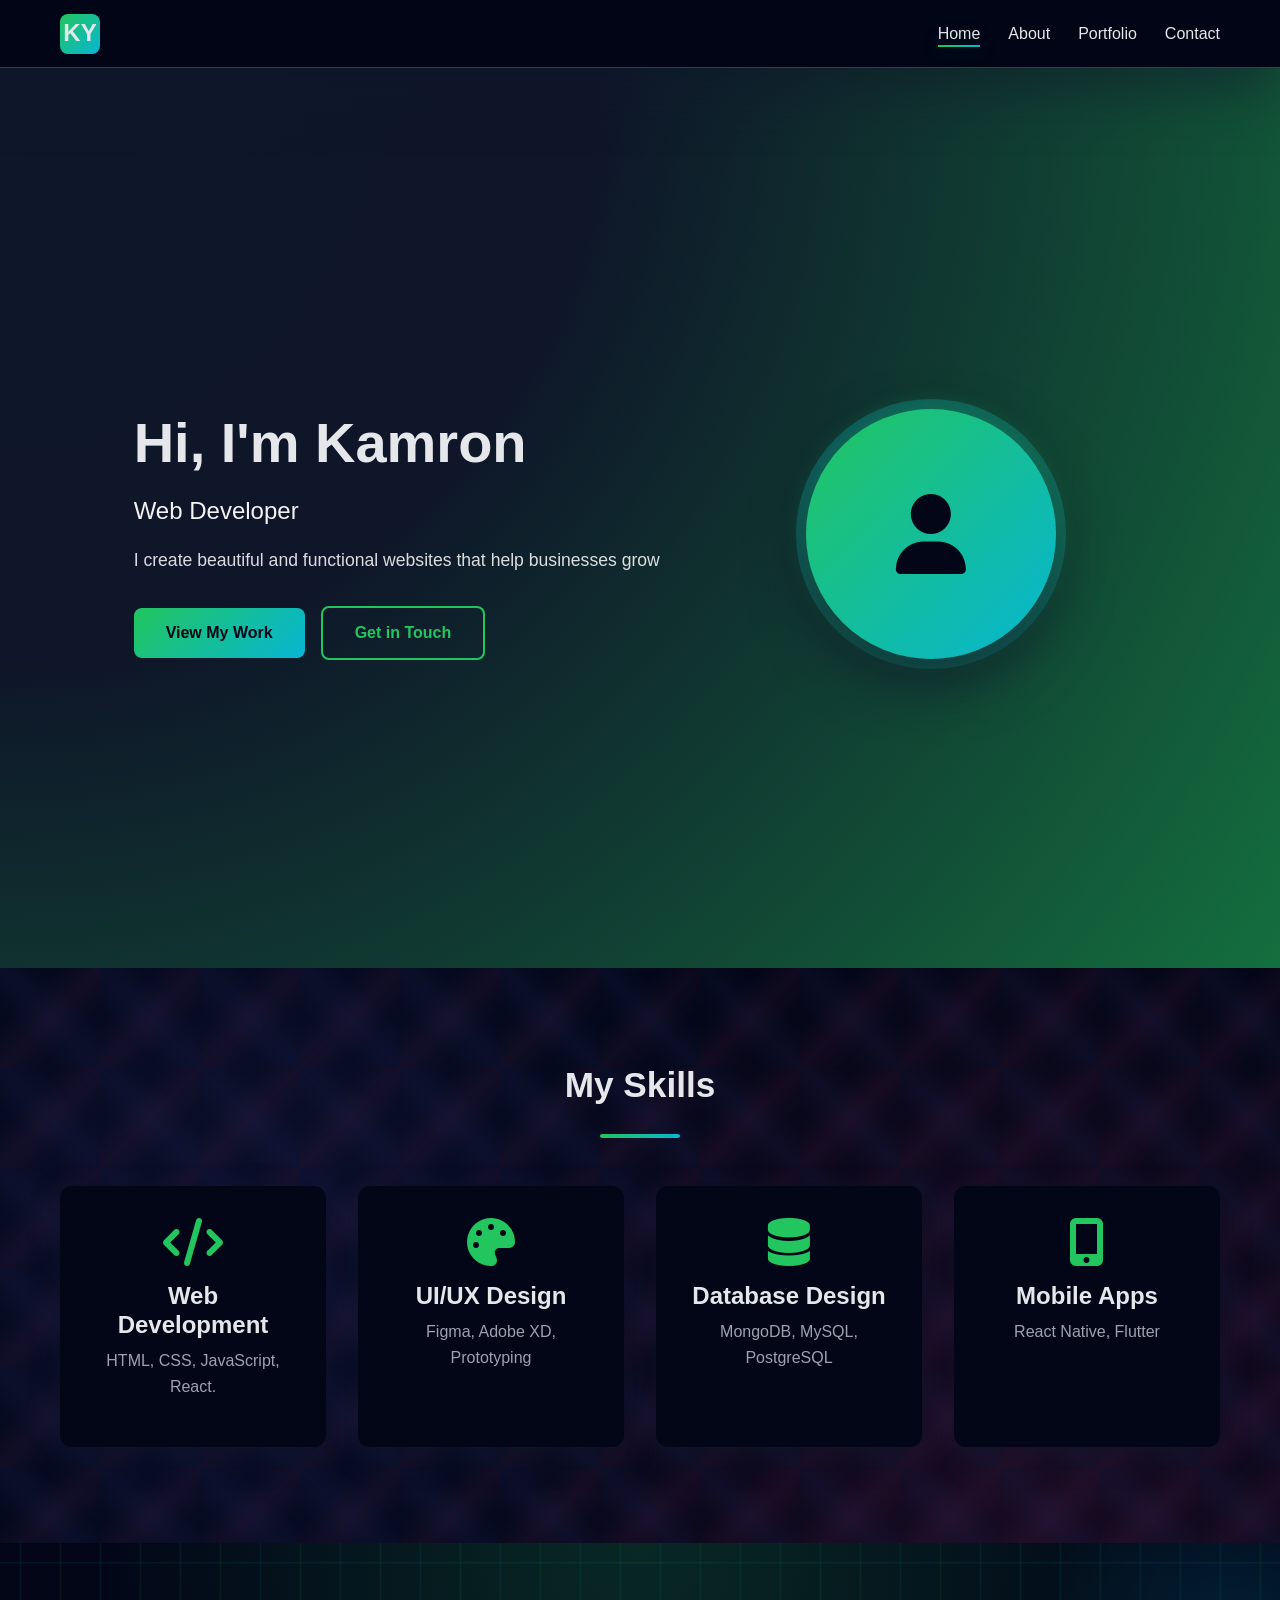
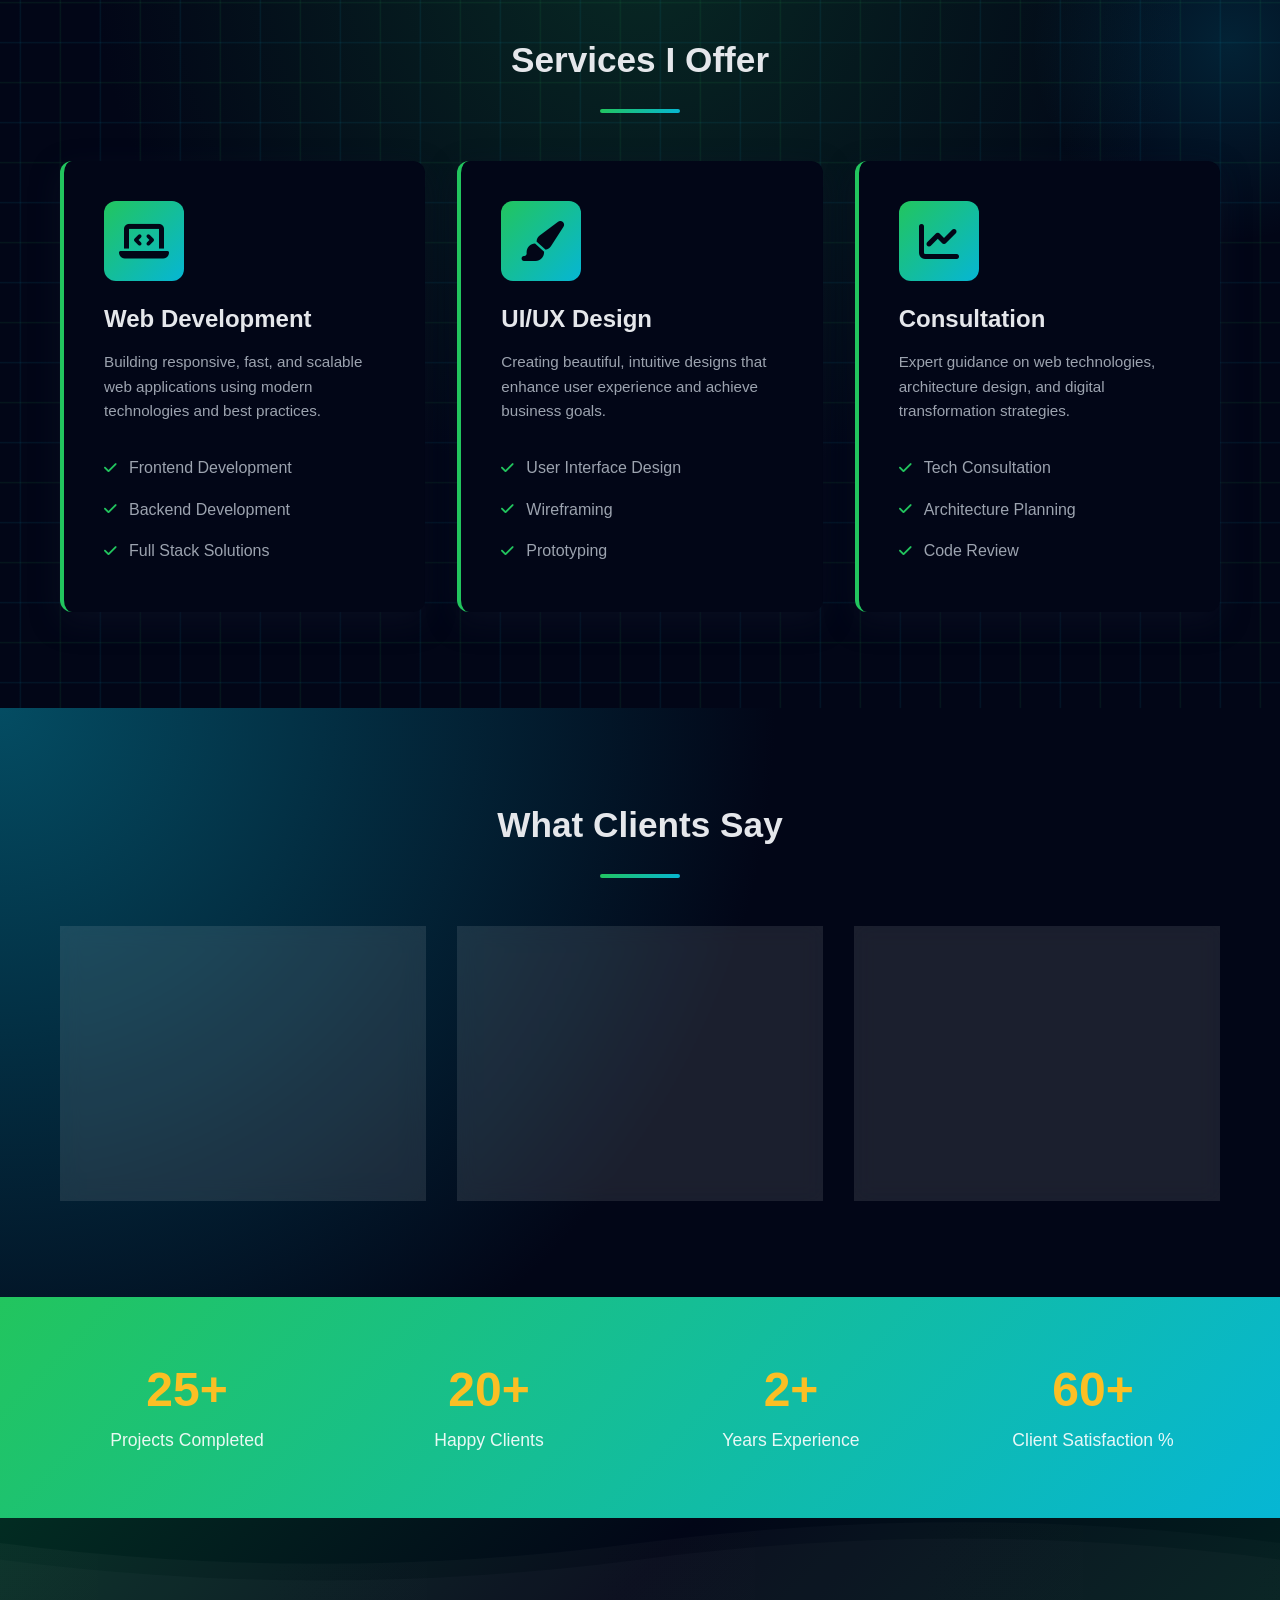
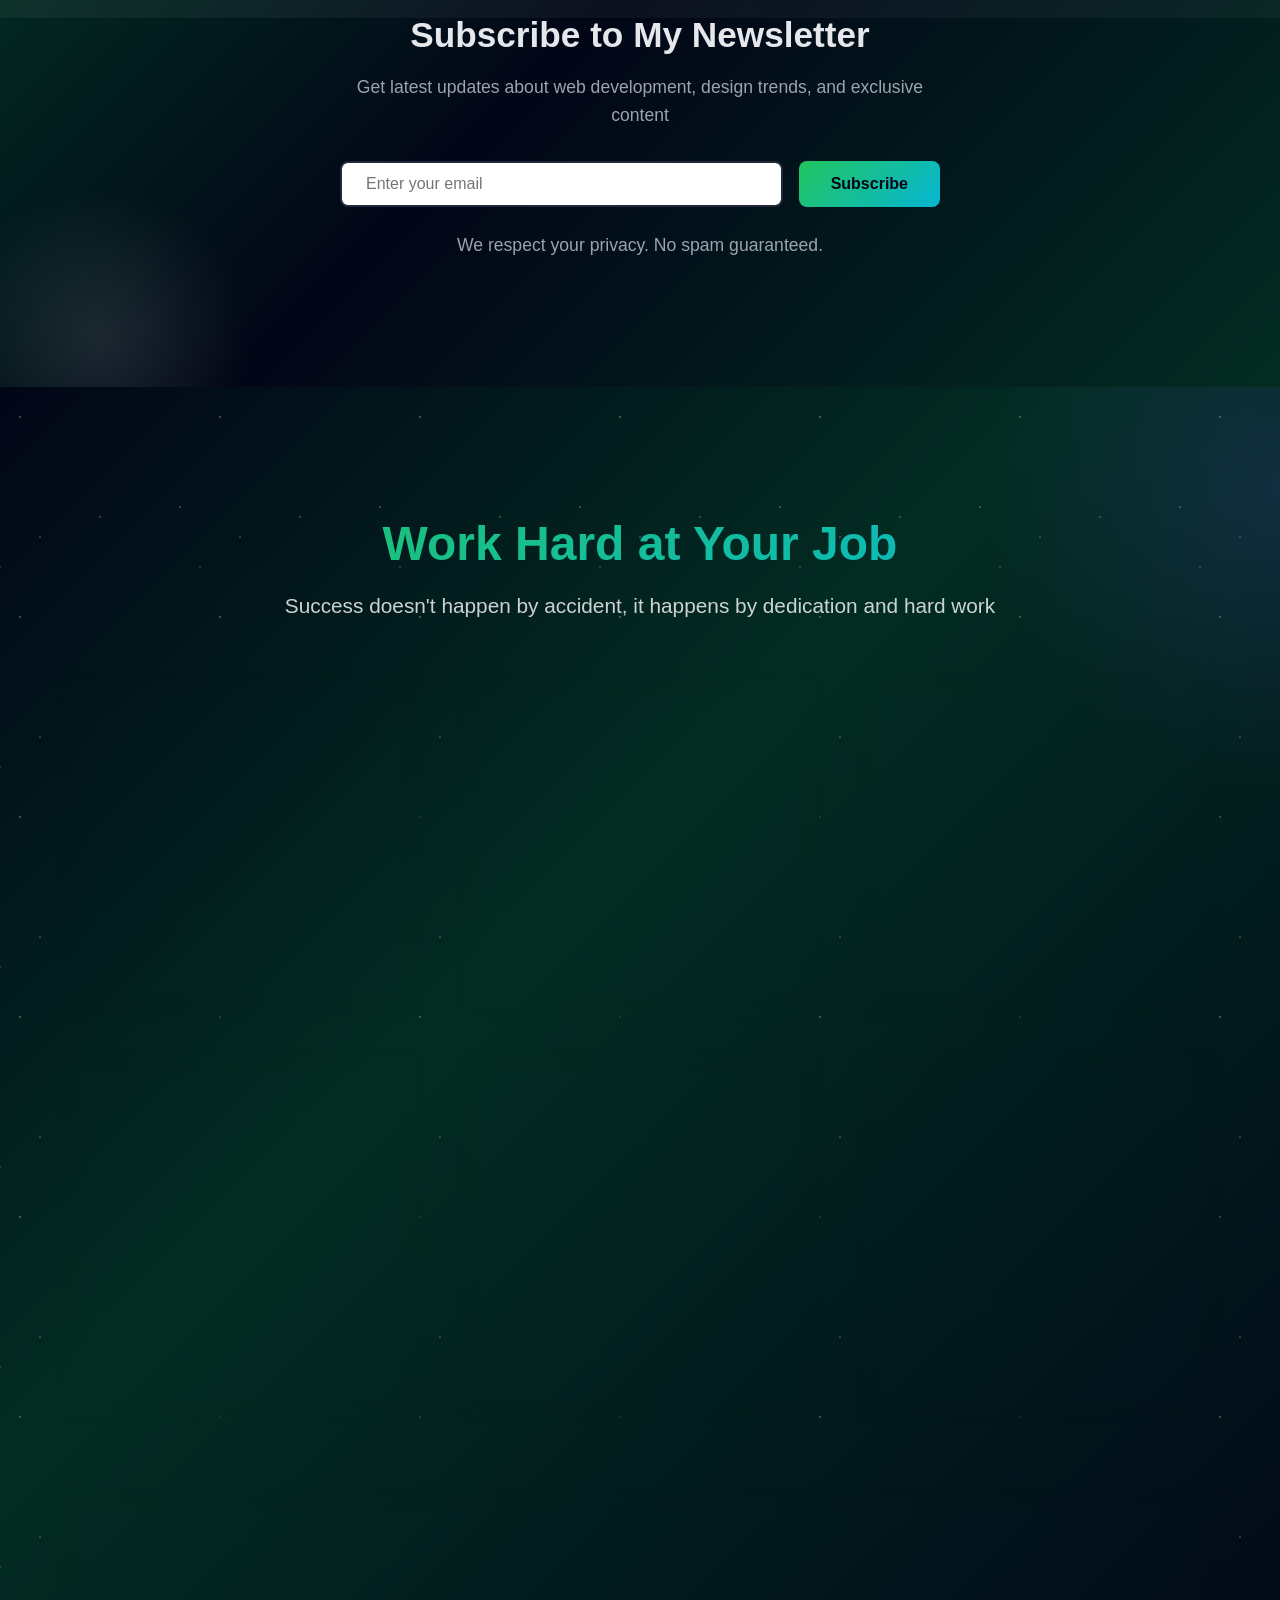
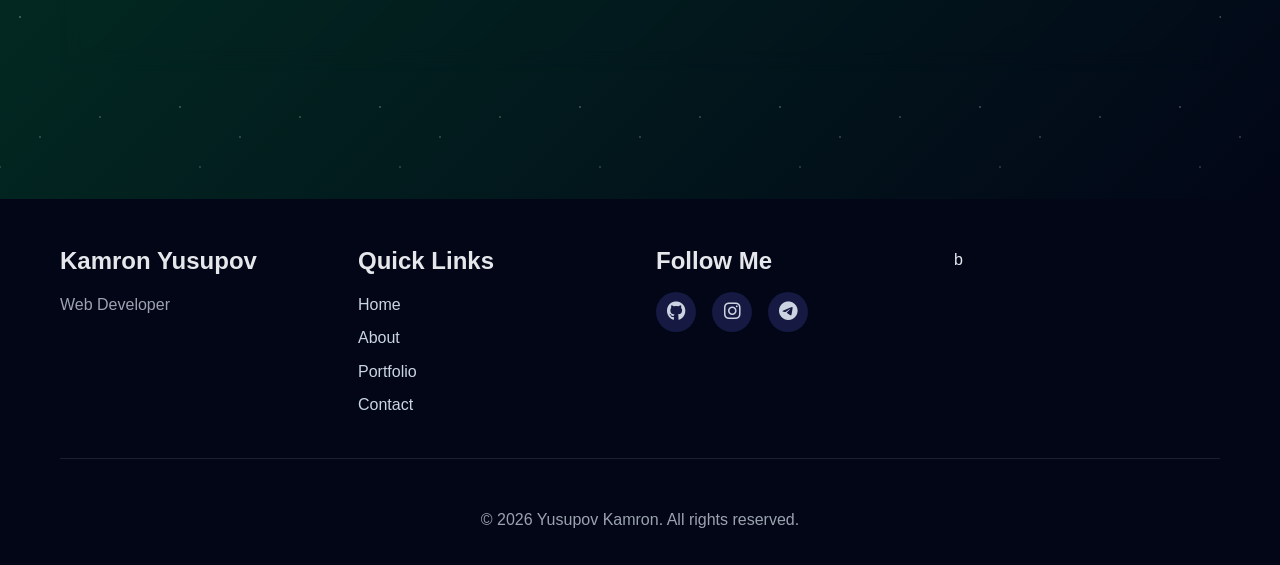
==== commit 2bc74353: "Update index.html" ====
--- a/index.html
+++ b/index.html
@@ -194,15 +194,15 @@
         <div class="container">
             <div class="stats-grid">
                 <div class="stat-item">
+                    <h3 class="stat-number" data-target="25">0</h3>
+                    <p>Projects Completed</p>
+                </div>
+                <div class="stat-item">
                     <h3 class="stat-number" data-target="20">0</h3>
-                    <p>Projects Completed</p>
+                    <p>Happy Clients</p>
                 </div>
                 <div class="stat-item">
-                    <h3 class="stat-number" data-target="30">0</h3>
-                    <p>Happy Clients</p>
-                </div>
-                <div class="stat-item">
-                    <h3 class="stat-number" data-target="1">0</h3>
+                    <h3 class="stat-number" data-target="2">0</h3>
                     <p>Years Experience</p>
                 </div>
                 <div class="stat-item">
@@ -317,7 +317,7 @@
                         <a href="https://www.instagram.com/__yusupov__11/"><i class="fab fa-instagram"></i></a>
                         <a href="https://t.me/kamron_portfolio1"><i class="fab fa-telegram"></i></a>
                     </div>
-                </div>
+                </div> b
             </div>
             <div class="footer-bottom">
                 <p>&copy; 2026 Yusupov Kamron. All rights reserved.</p>
@@ -327,4 +327,4 @@
     <script src="script.js"></script>
 </body>
 
-</html>+</html>
